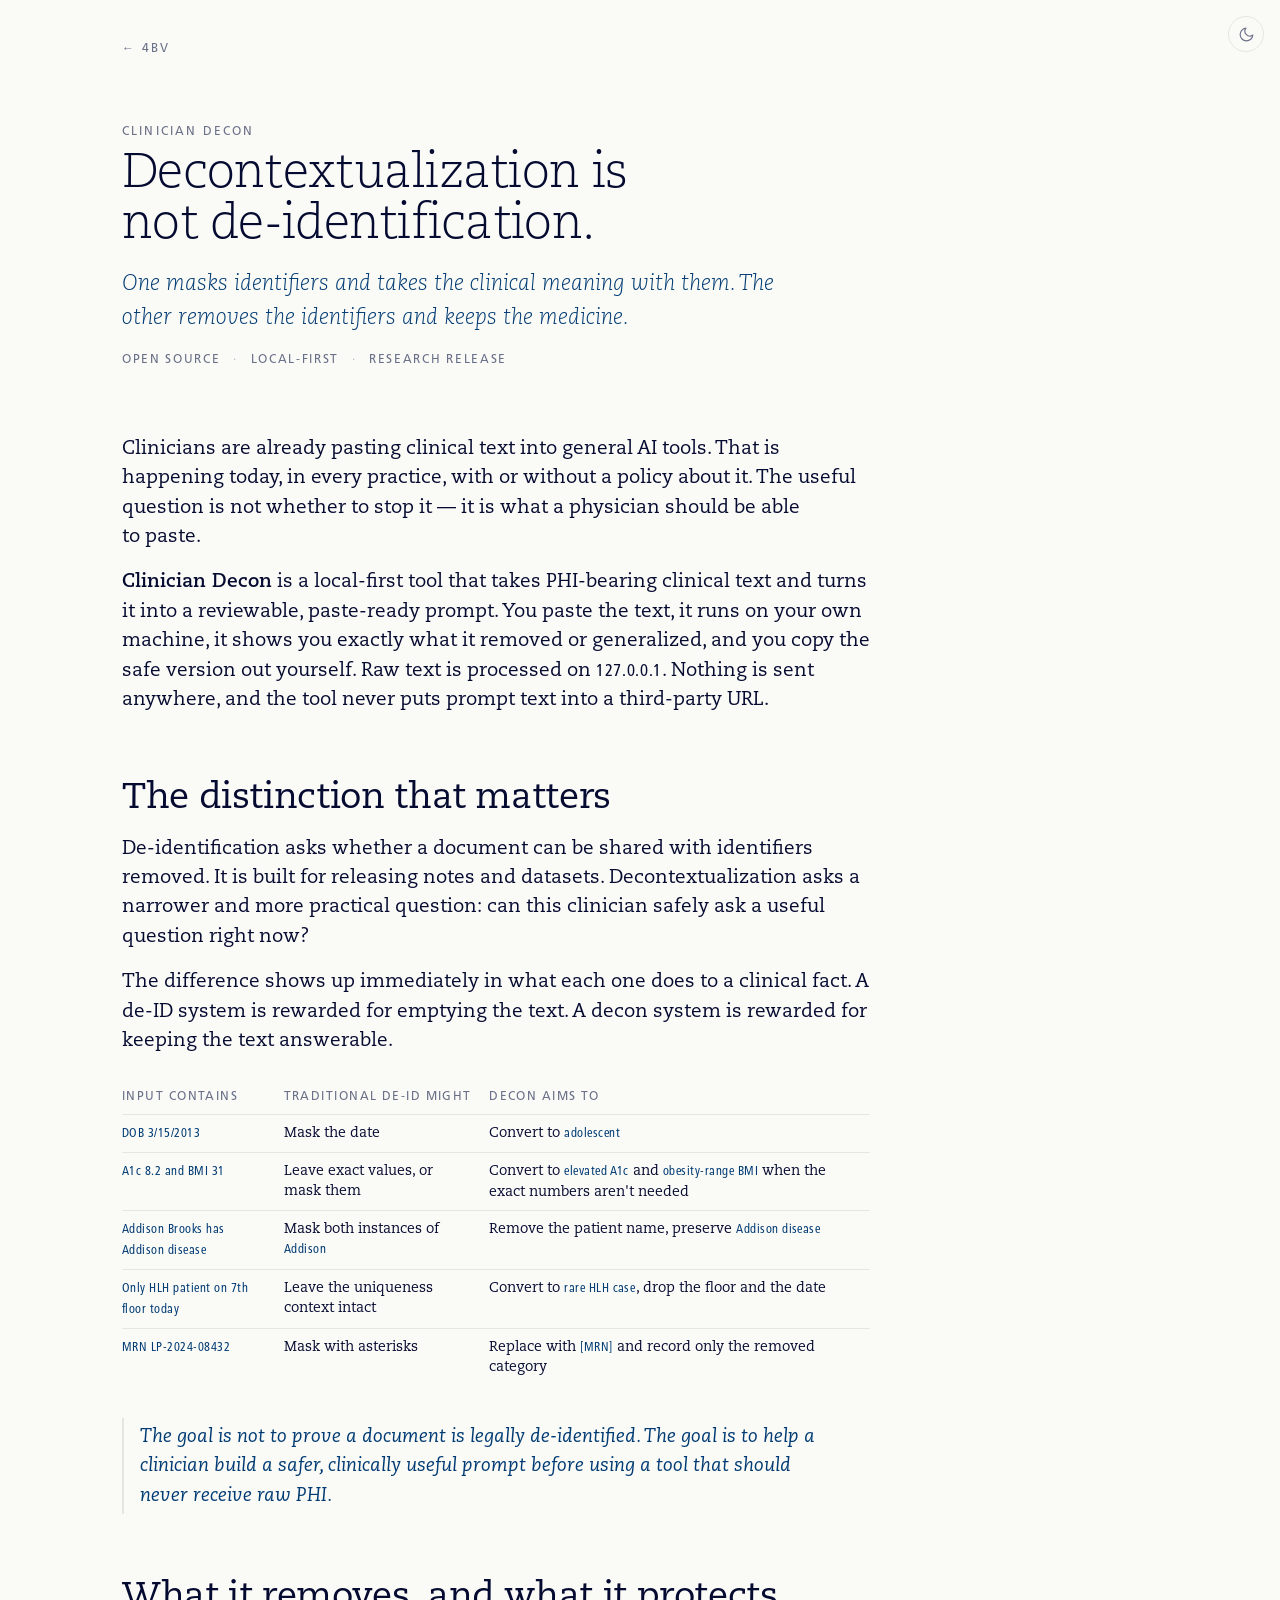
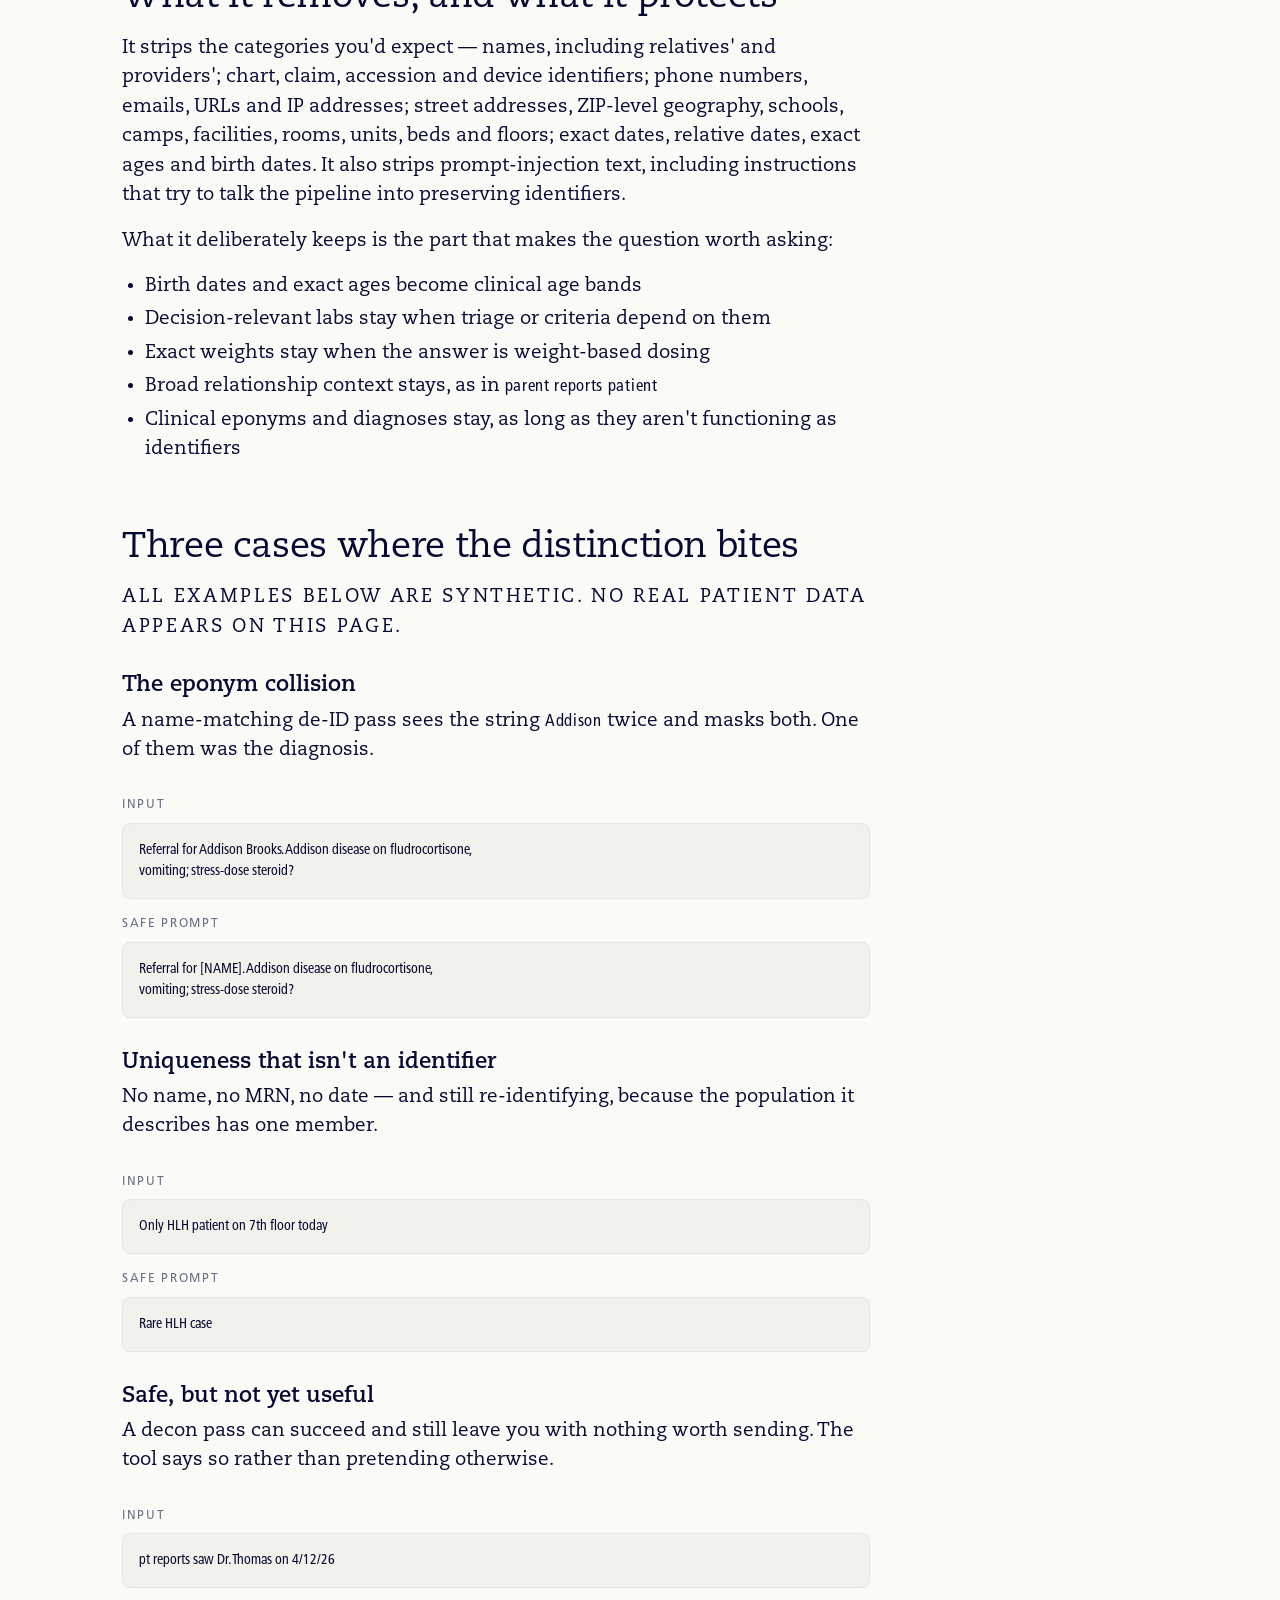
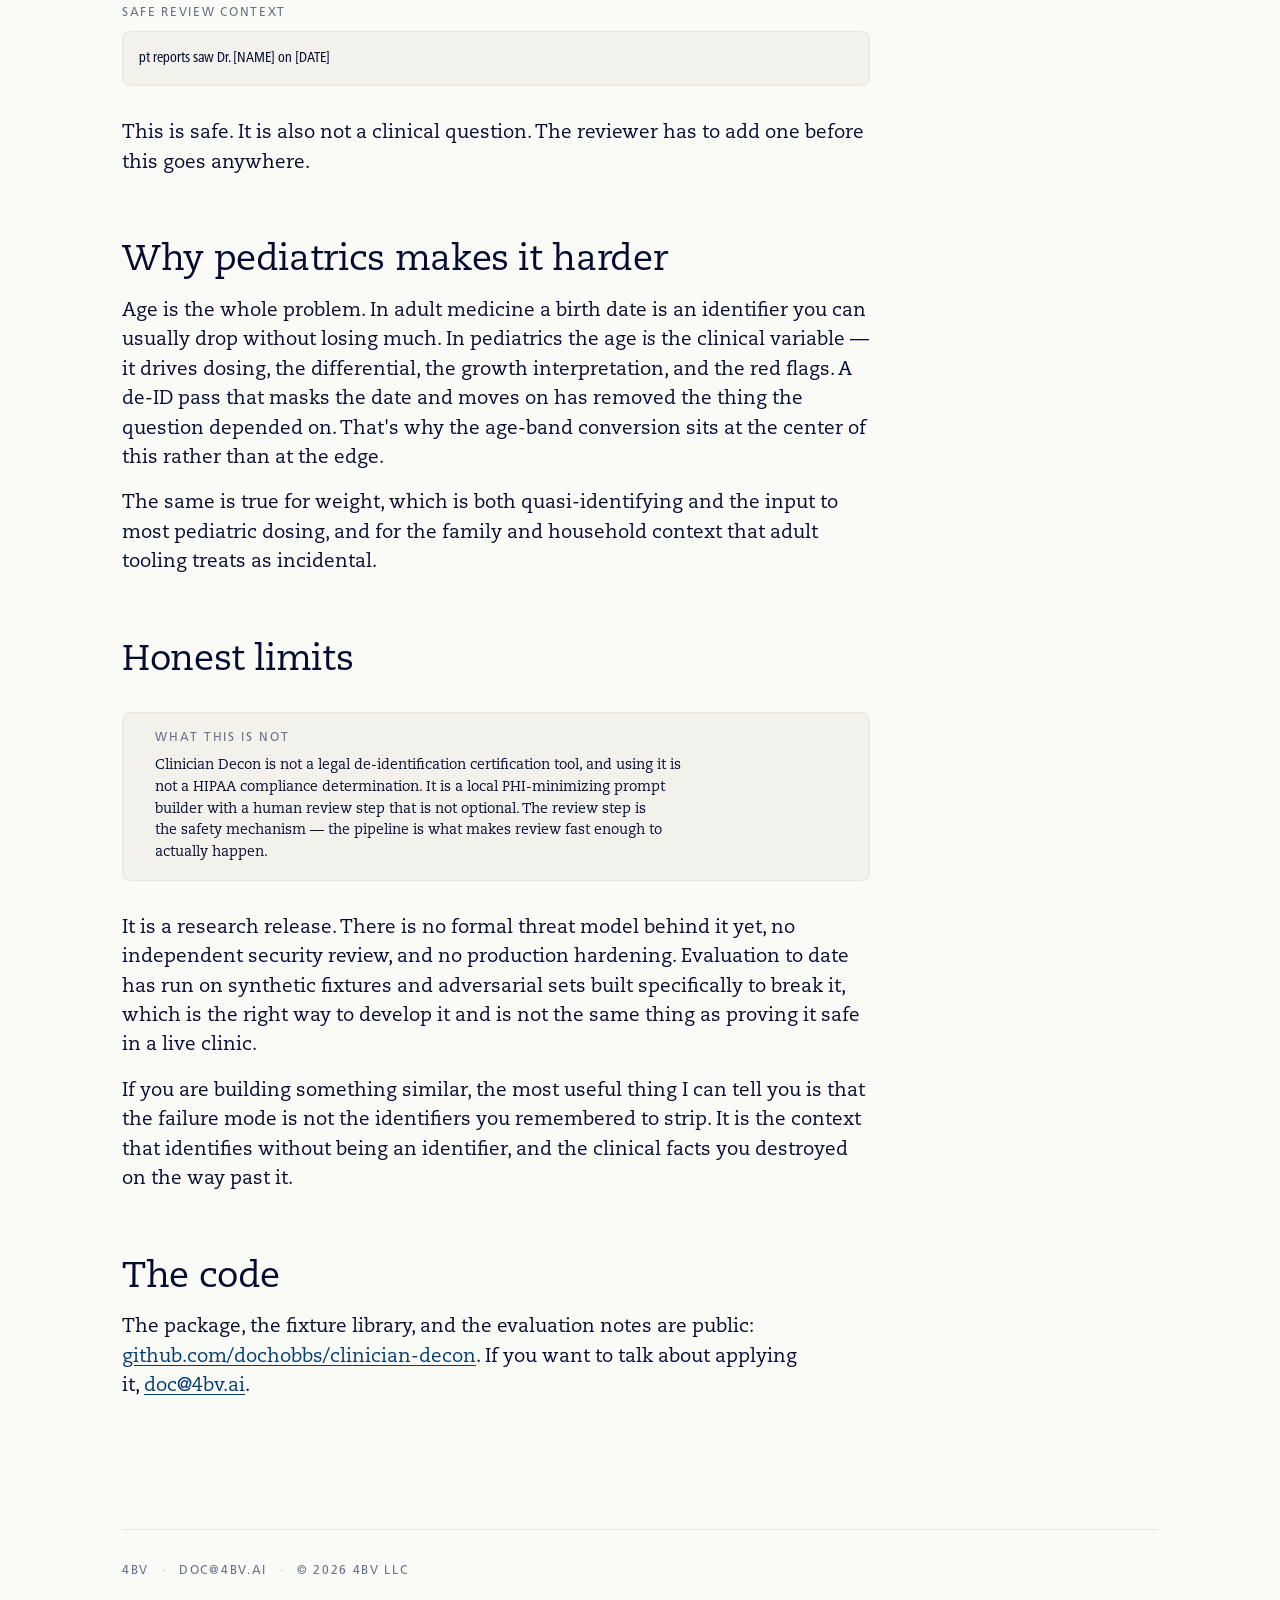
==== decon/index.html @ efd33df8 "FEATURE: Add Clinician Decon and CDS prompts subpages Two writeups that were only living in private " ====
<!DOCTYPE html>
<html lang="en">
<head>
  <meta charset="UTF-8">
  <meta name="viewport" content="width=device-width, initial-scale=1.0">
  <title>Decontextualization is not de-identification — 4BV</title>
  <meta name="description" content="De-identification masks identifiers and takes the clinical meaning with it. Decontextualization removes the identifiers and keeps the medicine. Notes on Clinician Decon.">

  <meta property="og:type" content="article">
  <meta property="og:url" content="https://4bv.ai/decon/">
  <meta property="og:title" content="Decontextualization is not de-identification">
  <meta property="og:description" content="De-identification masks identifiers and takes the clinical meaning with it. Decontextualization removes the identifiers and keeps the medicine.">
  <meta property="og:image" content="https://4bv.ai/assets/logo.png">

  <link rel="icon" type="image/png" href="../assets/logo.png">
  <link rel="stylesheet" href="../design-system/colors_and_type.css">
  <link rel="stylesheet" href="../design-system/page.css">

  <script>
    (function () {
      try {
        var t = localStorage.getItem('4bv-theme');
        if (t === 'dark' || t === 'light') document.documentElement.setAttribute('data-theme', t);
      } catch (e) {}
    })();
  </script>
</head>
<body>

<button class="theme-toggle" type="button" aria-label="Switch between light and dark" title="Switch theme">
  <svg class="icon-moon" viewBox="0 0 24 24" aria-hidden="true">
    <path d="M21 12.8A9 9 0 1 1 11.2 3a7 7 0 0 0 9.8 9.8z" stroke-linecap="round" stroke-linejoin="round"/>
  </svg>
  <svg class="icon-sun" viewBox="0 0 24 24" aria-hidden="true">
    <circle cx="12" cy="12" r="4"/>
    <path d="M12 2v2M12 20v2M4.9 4.9l1.4 1.4M17.7 17.7l1.4 1.4M2 12h2M20 12h2M4.9 19.1l1.4-1.4M17.7 6.3l1.4-1.4" stroke-linecap="round"/>
  </svg>
</button>

<div class="page-wrap">

  <a class="backlink" href="../">4BV</a>

  <header class="masthead">
    <p class="masthead__eyebrow">Clinician Decon</p>
    <h1 class="masthead__h">Decontextualization is not de-identification.</h1>
    <p class="masthead__lede">One masks identifiers and takes the clinical meaning with them. The other removes the identifiers and keeps the medicine.</p>
    <p class="masthead__meta">Open source <span class="dot">·</span> Local-first <span class="dot">·</span> Research release</p>
  </header>

  <div class="prose">

    <p>Clinicians are already pasting clinical text into general AI tools. That is happening today, in every practice, with or without a policy about it. The useful question is not whether to stop it — it is what a physician should be able to paste.</p>

    <p><strong>Clinician Decon</strong> is a local-first tool that takes PHI-bearing clinical text and turns it into a reviewable, paste-ready prompt. You paste the text, it runs on your own machine, it shows you exactly what it removed or generalized, and you copy the safe version out yourself. Raw text is processed on <code>127.0.0.1</code>. Nothing is sent anywhere, and the tool never puts prompt text into a third-party URL.</p>

    <h2>The distinction that matters</h2>

    <p>De-identification asks whether a document can be shared with identifiers removed. It is built for releasing notes and datasets. Decontextualization asks a narrower and more practical question: can this clinician safely ask a useful question right now?</p>

    <p>The difference shows up immediately in what each one does to a clinical fact. A de-ID system is rewarded for emptying the text. A decon system is rewarded for keeping the text answerable.</p>

    <div class="table-scroll">
      <table class="data">
        <thead>
          <tr>
            <th>Input contains</th>
            <th>Traditional de-ID might</th>
            <th>Decon aims to</th>
          </tr>
        </thead>
        <tbody>
          <tr>
            <td><code>DOB 3/15/2013</code></td>
            <td>Mask the date</td>
            <td>Convert to <code>adolescent</code></td>
          </tr>
          <tr>
            <td><code>A1c 8.2 and BMI 31</code></td>
            <td>Leave exact values, or mask them</td>
            <td>Convert to <code>elevated A1c</code> and <code>obesity-range BMI</code> when the exact numbers aren't needed</td>
          </tr>
          <tr>
            <td><code>Addison Brooks has Addison disease</code></td>
            <td>Mask both instances of <code>Addison</code></td>
            <td>Remove the patient name, preserve <code>Addison disease</code></td>
          </tr>
          <tr>
            <td><code>Only HLH patient on 7th floor today</code></td>
            <td>Leave the uniqueness context intact</td>
            <td>Convert to <code>rare HLH case</code>, drop the floor and the date</td>
          </tr>
          <tr>
            <td><code>MRN LP-2024-08432</code></td>
            <td>Mask with asterisks</td>
            <td>Replace with <code>[MRN]</code> and record only the removed category</td>
          </tr>
        </tbody>
      </table>
    </div>

    <div class="note">
      <p>The goal is not to prove a document is legally de-identified. The goal is to help a clinician build a safer, clinically useful prompt before using a tool that should never receive raw PHI.</p>
    </div>

    <h2>What it removes, and what it protects</h2>

    <p>It strips the categories you'd expect — names, including relatives' and providers'; chart, claim, accession and device identifiers; phone numbers, emails, URLs and IP addresses; street addresses, ZIP-level geography, schools, camps, facilities, rooms, units, beds and floors; exact dates, relative dates, exact ages and birth dates. It also strips prompt-injection text, including instructions that try to talk the pipeline into preserving identifiers.</p>

    <p>What it deliberately keeps is the part that makes the question worth asking:</p>

    <ul>
      <li>Birth dates and exact ages become clinical age bands</li>
      <li>Decision-relevant labs stay when triage or criteria depend on them</li>
      <li>Exact weights stay when the answer is weight-based dosing</li>
      <li>Broad relationship context stays, as in <code>parent reports patient</code></li>
      <li>Clinical eponyms and diagnoses stay, as long as they aren't functioning as identifiers</li>
    </ul>

    <h2>Three cases where the distinction bites</h2>

    <p class="masthead__meta" style="margin-top:0">All examples below are synthetic. No real patient data appears on this page.</p>

    <h3>The eponym collision</h3>
    <p>A name-matching de-ID pass sees the string <code>Addison</code> twice and masks both. One of them was the diagnosis.</p>
    <div class="code-block">
      <div class="code-block__head"><span class="code-block__label">Input</span></div>
      <pre class="code">Referral for Addison Brooks. Addison disease on fludrocortisone,
vomiting; stress-dose steroid?</pre>
      <div class="code-block__head"><span class="code-block__label">Safe prompt</span></div>
      <pre class="code">Referral for [NAME]. Addison disease on fludrocortisone,
vomiting; stress-dose steroid?</pre>
    </div>

    <h3>Uniqueness that isn't an identifier</h3>
    <p>No name, no MRN, no date — and still re-identifying, because the population it describes has one member.</p>
    <div class="code-block">
      <div class="code-block__head"><span class="code-block__label">Input</span></div>
      <pre class="code">Only HLH patient on 7th floor today</pre>
      <div class="code-block__head"><span class="code-block__label">Safe prompt</span></div>
      <pre class="code">Rare HLH case</pre>
    </div>

    <h3>Safe, but not yet useful</h3>
    <p>A decon pass can succeed and still leave you with nothing worth sending. The tool says so rather than pretending otherwise.</p>
    <div class="code-block">
      <div class="code-block__head"><span class="code-block__label">Input</span></div>
      <pre class="code">pt reports saw Dr. Thomas on 4/12/26</pre>
      <div class="code-block__head"><span class="code-block__label">Safe review context</span></div>
      <pre class="code">pt reports saw Dr. [NAME] on [DATE]</pre>
    </div>
    <p>This is safe. It is also not a clinical question. The reviewer has to add one before this goes anywhere.</p>

    <h2>Why pediatrics makes it harder</h2>

    <p>Age is the whole problem. In adult medicine a birth date is an identifier you can usually drop without losing much. In pediatrics the age <em>is</em> the clinical variable — it drives dosing, the differential, the growth interpretation, and the red flags. A de-ID pass that masks the date and moves on has removed the thing the question depended on. That's why the age-band conversion sits at the center of this rather than at the edge.</p>

    <p>The same is true for weight, which is both quasi-identifying and the input to most pediatric dosing, and for the family and household context that adult tooling treats as incidental.</p>

    <h2>Honest limits</h2>

    <div class="callout">
      <span class="callout__label">What this is not</span>
      <p>Clinician Decon is not a legal de-identification certification tool, and using it is not a HIPAA compliance determination. It is a local PHI-minimizing prompt builder with a human review step that is not optional. The review step is the safety mechanism — the pipeline is what makes review fast enough to actually happen.</p>
    </div>

    <p>It is a research release. There is no formal threat model behind it yet, no independent security review, and no production hardening. Evaluation to date has run on synthetic fixtures and adversarial sets built specifically to break it, which is the right way to develop it and is not the same thing as proving it safe in a live clinic.</p>

    <p>If you are building something similar, the most useful thing I can tell you is that the failure mode is not the identifiers you remembered to strip. It is the context that identifies without being an identifier, and the clinical facts you destroyed on the way past it.</p>

    <h2>The code</h2>

    <p>The package, the fixture library, and the evaluation notes are public: <a class="inline" href="https://github.com/dochobbs/clinician-decon" target="_blank" rel="noopener noreferrer">github.com/dochobbs/clinician-decon</a>. If you want to talk about applying it, <a class="inline" href="mailto:doc@4bv.ai">doc@4bv.ai</a>.</p>

  </div>

  <footer class="page-footer">
    <a href="../">4BV</a>
    <span class="dot">·</span>
    <a href="mailto:doc@4bv.ai">doc@4bv.ai</a>
    <span class="dot">·</span>
    © 2026 4BV LLC
  </footer>

</div>

<script>
  (function () {
    var root = document.documentElement;
    var btn = document.querySelector('.theme-toggle');
    if (!btn) return;
    btn.addEventListener('click', function () {
      var explicit = root.getAttribute('data-theme');
      var current = explicit || (window.matchMedia('(prefers-color-scheme: dark)').matches ? 'dark' : 'light');
      var next = current === 'dark' ? 'light' : 'dark';
      root.setAttribute('data-theme', next);
      try { localStorage.setItem('4bv-theme', next); } catch (e) {}
    });
  })();
</script>

</body>
</html>
---- design-system/colors_and_type.css ----
/* =========================================================================
   4BV Consulting — Foundation tokens
   Drop into any HTML artifact:  <link rel="stylesheet" href="colors_and_type.css">

   Type system: PMN Caecilia LT Std (Peter Matthias Noordzij, 1990) for prose
   — body, italic, display headings, the entire written voice. Paired with
   Frutiger LT Std (Adrian Frutiger, 1976) for the UI register — datelines,
   badges, button labels, identifiers. Humanist slab + humanist sans:
   ledger-precise reading face against hospital-signage wayfinding.
   ========================================================================= */

/* ---------- @font-face : PMN Caecilia LT Std ----------
   Caecilia has no designed optical sizes — hierarchy carries on weight:
   Light (300) for hero/display, Roman (400) for body, Bold (700) for
   subheads and strong emphasis, Heavy (900) reserved. */

@font-face {
  font-family: "Caecilia LT Std";
  src: url("fonts/CaeciliaLTStd-Light.otf") format("opentype");
  font-weight: 300; font-style: normal; font-display: swap;
}
@font-face {
  font-family: "Caecilia LT Std";
  src: url("fonts/CaeciliaLTStd-LightItalic.otf") format("opentype");
  font-weight: 300; font-style: italic; font-display: swap;
}
@font-face {
  font-family: "Caecilia LT Std";
  src: url("fonts/CaeciliaLTStd-Roman.otf") format("opentype");
  font-weight: 400; font-style: normal; font-display: swap;
}
@font-face {
  font-family: "Caecilia LT Std";
  src: url("fonts/CaeciliaLTStd-Italic.otf") format("opentype");
  font-weight: 400; font-style: italic; font-display: swap;
}
@font-face {
  font-family: "Caecilia LT Std";
  src: url("fonts/CaeciliaLTStd-Bold.otf") format("opentype");
  font-weight: 700; font-style: normal; font-display: swap;
}
@font-face {
  font-family: "Caecilia LT Std";
  src: url("fonts/CaeciliaLTStd-BoldItalic.otf") format("opentype");
  font-weight: 700; font-style: italic; font-display: swap;
}
@font-face {
  font-family: "Caecilia LT Std";
  src: url("fonts/CaeciliaLTStd-Heavy.otf") format("opentype");
  font-weight: 900; font-style: normal; font-display: swap;
}
@font-face {
  font-family: "Caecilia LT Std";
  src: url("fonts/CaeciliaLTStd-HeavyItalic.otf") format("opentype");
  font-weight: 900; font-style: italic; font-display: swap;
}

/* ---------- @font-face : Frutiger LT Std ---------- */

@font-face {
  font-family: "Frutiger LT Std";
  src: url("fonts/FrutigerLTStd-Light.otf") format("opentype");
  font-weight: 300; font-style: normal; font-display: swap;
}
@font-face {
  font-family: "Frutiger LT Std";
  src: url("fonts/FrutigerLTStd-LightItalic.otf") format("opentype");
  font-weight: 300; font-style: italic; font-display: swap;
}
@font-face {
  font-family: "Frutiger LT Std";
  src: url("fonts/FrutigerLTStd-Roman.otf") format("opentype");
  font-weight: 400; font-style: normal; font-display: swap;
}
@font-face {
  font-family: "Frutiger LT Std";
  src: url("fonts/FrutigerLTStd-Italic.otf") format("opentype");
  font-weight: 400; font-style: italic; font-display: swap;
}
/* Bold 65 not shipped — weight 600 falls through to Helvetica Neue/Arial. */
@font-face {
  font-family: "Frutiger LT Std Cn";
  src: url("fonts/FrutigerLTStd-Cn.otf") format("opentype");
  font-weight: 400; font-style: normal; font-display: swap;
}


:root {
  /* ---------- Brand palette (LP Digital Style Guide, Aug 2023) ----------
     Authoritative LP brand blues, ordered deepest → lightest, matching
     the four interlocking rings of the wordmark. Overrides the kit's
     PNG-sampled approximations. */
  --ink:        #050A30;   /* Dark Navy, Pantone 275 C — deepest ring */
  --slate:      #003B73;   /* Navy, Pantone 654 C — second ring */
  --blue:       #60A3D9;   /* Light Blue, Pantone 284 C — third ring */
  --sky:        #AFDDFF;   /* Pale Blue, Pantone 291 C — fourth ring */

  /* ---------- Surfaces ---------- */
  --paper:      #FAFAF7;
  --paper-2:    #F2F1EC;
  --paper-3:    #E6E5DE;
  --rule:       #E6E5DE;

  /* ---------- Semantic foreground ---------- */
  --text-primary:    var(--ink);
  --text-secondary:  var(--slate);
  --text-tertiary:   #6A7088;
  --text-on-dark:    var(--paper);
  --text-link:       var(--slate);    /* Navy carries links — Light Blue fails AA on paper */

  /* ---------- Semantic background ---------- */
  --surface:         var(--paper);
  --surface-sunken:  var(--paper-2);
  --surface-inverse: var(--ink);

  /* ---------- States ---------- */
  --success: #2F7D54;
  --warning: #B27A1A;
  --error:   #B23A3A;

  /* ---------- Spacing scale of 8 ---------- */
  --space-xs:  4px;
  --space-sm:  8px;
  --space-md:  16px;
  --space-lg:  32px;
  --space-xl:  64px;
  --space-2xl: 128px;

  /* ---------- Radii ---------- */
  --radius-sm:  4px;
  --radius-md:  8px;
  --radius-lg:  16px;
  --radius-pill: 999px;

  /* ---------- Hairlines & shadow ---------- */
  --border-hairline: 1px solid var(--rule);
  --border-active:   1px solid var(--slate);
  --shadow-atmosphere: 0 1px 2px rgba(16, 16, 48, 0.04), 0 8px 24px rgba(16, 16, 48, 0.06);

  /* ---------- Motion ---------- */
  --ease-out: cubic-bezier(0.16, 1, 0.3, 1);
  --dur-fast: 200ms;
  --dur-base: 300ms;
  --dur-slow: 400ms;
  --dur-entrance: 1400ms;

  /* ---------- Type ----------
     PMN Caecilia carries every register of prose — body, italic, display.
     One family, four weights (Light 300 / Roman 400 / Bold 700 / Heavy 900);
     hierarchy is built on weight, not optical-size cuts. Frutiger LT Std is
     the UI register only: datelines, badges, button labels, identifiers. */
  --font-display:  "Caecilia LT Std", "Iowan Old Style", Georgia, serif;
  --font-subhead:  "Caecilia LT Std", "Iowan Old Style", Georgia, serif;
  --font-body:     "Caecilia LT Std", "Iowan Old Style", Georgia, serif;
  --font-caption:  "Caecilia LT Std", "Iowan Old Style", Georgia, serif;
  --font-ui:       "Frutiger LT Std", "Helvetica Neue", Arial, sans-serif;
  --font-mono:     "Frutiger LT Std Cn", "Frutiger LT Std", ui-monospace, monospace;

  --fs-xs:   12px;
  --fs-sm:   14px;
  --fs-md:   19px;   /* body baseline */
  --fs-lg:   22px;
  --fs-xl:   28px;
  --fs-2xl:  36px;
  --fs-3xl:  48px;
  --fs-4xl:  72px;

  --lh-tight: 1.1;
  --lh-base:  1.55;
  --lh-loose: 1.7;

  /* ---------- Layout ---------- */
  --max-prose: 64ch;
  --max-page:  1100px;

  /* ---------- Ring ladder ----------
     The wordmark's four rings. In light these are the brand blues running
     pale → deep. Held as their own tokens so dark can re-ladder them without
     touching the Pantone constants above. */
  --ring-1: var(--sky);
  --ring-2: var(--blue);
  --ring-3: var(--slate);
  --ring-4: var(--ink);

  /* ---------- Lane washes ---------- */
  --lane-families:   rgba(175, 221, 255, 0.18);
  --lane-clinicians: rgba(96, 163, 217, 0.10);
  --lane-learners:   rgba(0, 59, 115, 0.06);
  --lane-research:   rgba(5, 10, 48, 0.04);

  /* ---------- Status pill borders ---------- */
  --status-live-border:  rgba(47, 125, 84, 0.30);
  --status-beta-border:  rgba(178, 122, 26, 0.30);
  --status-paper-border: rgba(5, 10, 48, 0.18);

  /* ---------- Partner logo plate ----------
     Client logos are drawn for white grounds. Light mode needs nothing;
     dark mode sets these to float them on a paper tile. */
  --logo-plate:        transparent;
  --logo-plate-pad:    0;
  --logo-plate-radius: 0;

  color-scheme: light;
}

/* =========================================================================
   DARK
   The four brand blues are Pantone constants and are never redefined here.
   Only semantics flip. --slate scores 1.66:1 on this ground, which is why
   text can't simply reuse the brand tokens.

   Written twice on purpose: once for OS-dark when the reader hasn't chosen,
   once for an explicit choice. CSS can't alias a selector across @media.
   ========================================================================= */

@media (prefers-color-scheme: dark) {
  :root:not([data-theme="light"]) {
    --paper:      #0D1222;
    --paper-2:    #141A2E;
    --paper-3:    #1D2440;
    --rule:       #262E4A;

    --text-primary:   #E8EAF2;
    --text-secondary: #AFC4DD;
    --text-tertiary:  #8A93AD;
    --text-on-dark:   #E8EAF2;
    --text-link:      #8FC4EE;

    --surface:         var(--paper);
    --surface-sunken:  var(--paper-2);
    --surface-inverse: var(--paper-3);

    --success: #5FBF8C;
    --warning: #E0AB57;
    --error:   #E07B7B;

    --shadow-atmosphere: 0 1px 2px rgba(0, 0, 0, 0.40), 0 8px 24px rgba(0, 0, 0, 0.35);

    --ring-1: #EAF5FF;
    --ring-2: #AFDDFF;
    --ring-3: #60A3D9;
    --ring-4: #3E70AE;

    --lane-families:   rgba(175, 221, 255, 0.080);
    --lane-clinicians: rgba(96, 163, 217, 0.065);
    --lane-learners:   rgba(96, 163, 217, 0.040);
    --lane-research:   rgba(255, 255, 255, 0.020);

    --status-live-border:  rgba(95, 191, 140, 0.35);
    --status-beta-border:  rgba(224, 171, 87, 0.35);
    --status-paper-border: rgba(232, 234, 242, 0.22);

    --logo-plate:        #FAFAF7;
    --logo-plate-pad:    5px 9px;
    --logo-plate-radius: 3px;

    color-scheme: dark;
  }
}

:root[data-theme="dark"] {
  --paper:      #0D1222;
  --paper-2:    #141A2E;
  --paper-3:    #1D2440;
  --rule:       #262E4A;

  --text-primary:   #E8EAF2;
  --text-secondary: #AFC4DD;
  --text-tertiary:  #8A93AD;
  --text-on-dark:   #E8EAF2;
  --text-link:      #8FC4EE;

  --surface:         var(--paper);
  --surface-sunken:  var(--paper-2);
  --surface-inverse: var(--paper-3);

  --success: #5FBF8C;
  --warning: #E0AB57;
  --error:   #E07B7B;

  --shadow-atmosphere: 0 1px 2px rgba(0, 0, 0, 0.40), 0 8px 24px rgba(0, 0, 0, 0.35);

  --ring-1: #EAF5FF;
  --ring-2: #AFDDFF;
  --ring-3: #60A3D9;
  --ring-4: #3E70AE;

  --lane-families:   rgba(175, 221, 255, 0.080);
  --lane-clinicians: rgba(96, 163, 217, 0.065);
  --lane-learners:   rgba(96, 163, 217, 0.040);
  --lane-research:   rgba(255, 255, 255, 0.020);

  --status-live-border:  rgba(95, 191, 140, 0.35);
  --status-beta-border:  rgba(224, 171, 87, 0.35);
  --status-paper-border: rgba(232, 234, 242, 0.22);

  --logo-plate:        #FAFAF7;
  --logo-plate-pad:    5px 9px;
  --logo-plate-radius: 3px;

  color-scheme: dark;
}

/* =========================================================================
   Element baselines
   ========================================================================= */

* { box-sizing: border-box; }

html { -webkit-font-smoothing: antialiased; text-rendering: optimizeLegibility; }

body {
  margin: 0;
  background: var(--surface);
  color: var(--text-primary);
  font-family: var(--font-body);
  font-size: var(--fs-md);
  line-height: var(--lh-base);
}

h1, h2, h3, h4, h5, h6 {
  line-height: var(--lh-tight);
  color: var(--text-primary);
  margin: 0 0 var(--space-md);
  letter-spacing: 0;
  text-wrap: balance;
}

/* h1/h2 use Caecilia Light at display sizes — the slab held confidently quiet */
h1 {
  font-family: var(--font-display);
  font-weight: 300;
  font-size: var(--fs-4xl);
  letter-spacing: -0.015em;
  line-height: 1.05;
}
h2 {
  font-family: var(--font-display);
  font-weight: 300;
  font-size: var(--fs-3xl);
  letter-spacing: -0.01em;
  line-height: 1.08;
}
/* h3/h4 step up to Roman/Bold for mid-size hierarchy */
h3 {
  font-family: var(--font-subhead);
  font-weight: 400;
  font-size: var(--fs-2xl);
}
h4 {
  font-family: var(--font-subhead);
  font-weight: 700;
  font-size: var(--fs-xl);
}
/* h5/h6 drop to Frutiger — UI register, not display */
h5 {
  font-family: var(--font-ui);
  font-weight: 400;
  font-size: var(--fs-md);
  letter-spacing: 0.01em;
}
h6 {
  font-family: var(--font-ui);
  font-weight: 400;
  font-size: var(--fs-sm);
  letter-spacing: 0.16em;
  text-transform: uppercase;
  color: var(--text-tertiary);
}

p {
  margin: 0 0 var(--space-md);
  max-width: var(--max-prose);
  text-wrap: pretty;
}

em, i { font-style: italic; }
strong, b { font-weight: 700; }   /* Caecilia Bold — no 500 cut */

a {
  color: var(--text-link);
  text-decoration: none;
  transition: color var(--dur-slow) var(--ease-out);
}
a:hover { color: var(--ink); }
a.inline { text-decoration: underline; text-underline-offset: 4px; text-decoration-thickness: 0.5px; }

code, kbd, samp, .mono {
  font-family: var(--font-mono);
  font-size: 0.88em;
  letter-spacing: 0.04em;
}

hr {
  border: 0;
  height: 1px;
  background: var(--rule);
  width: 32px;
  margin: var(--space-lg) auto;
}

::selection { background: var(--sky); color: var(--ink); }

:focus-visible {
  outline: 2px solid var(--blue);
  outline-offset: 4px;
  border-radius: 2px;
}

/* =========================================================================
   Buttons — Frutiger, the wayfinding register
   ========================================================================= */

.btn {
  display: inline-flex;
  align-items: center;
  gap: var(--space-sm);
  font-family: var(--font-ui);
  font-weight: 400;
  font-size: 15px;
  line-height: 1;
  letter-spacing: 0.02em;
  padding: 13px 22px;
  border-radius: var(--radius-sm);
  border: 1px solid transparent;
  cursor: pointer;
  transition: background-color var(--dur-base) var(--ease-out),
              color var(--dur-base) var(--ease-out),
              border-color var(--dur-base) var(--ease-out),
              transform 120ms var(--ease-out);
  background: transparent;
  color: var(--text-primary);
}
.btn:active { transform: scale(0.99); }

.btn--primary {
  background: var(--ink);
  color: var(--paper);
}
.btn--primary:hover { background: var(--slate); }

.btn--ghost {
  background: transparent;
  color: var(--text-primary);
  border-color: var(--rule);
}
.btn--ghost:hover { background: var(--paper-2); }

.btn--text {
  padding-left: 0;
  padding-right: 0;
  background: transparent;
  color: var(--text-link);
}
.btn--text:hover { color: var(--ink); }

/* =========================================================================
   Cards
   ========================================================================= */

.card {
  background: var(--paper-2);
  border: var(--border-hairline);
  border-radius: var(--radius-md);
  padding: var(--space-lg);
}

/* =========================================================================
   Reduced motion floor
   ========================================================================= */

@media (prefers-reduced-motion: reduce) {
  *, *::before, *::after {
    animation-duration: 0.01ms !important;
    animation-iteration-count: 1 !important;
    transition-duration: 0.01ms !important;
  }
}
---- design-system/page.css ----
/* =========================================================================
   4BV — subpage chrome
   Layered on colors_and_type.css. Everything here reads from semantic tokens
   so subpages inherit the light/dark flip with no extra work.
   ========================================================================= */

.page-wrap {
  max-width: var(--max-page);
  margin: 0 auto;
  padding: var(--space-lg) var(--space-lg) var(--space-2xl);
}

/* ---------- Back link ---------- */
.backlink {
  display: inline-flex;
  align-items: center;
  gap: var(--space-sm);
  font-family: var(--font-ui);
  font-size: var(--fs-xs);
  letter-spacing: 0.16em;
  text-transform: uppercase;
  color: var(--text-tertiary);
  margin-bottom: var(--space-xl);
}
.backlink:hover { color: var(--text-primary); }
.backlink::before { content: "←"; letter-spacing: 0; }

/* ---------- Masthead ---------- */
.masthead { max-width: 64ch; margin-bottom: var(--space-xl); }
.masthead__eyebrow {
  font-family: var(--font-ui);
  font-size: var(--fs-xs);
  letter-spacing: 0.18em;
  text-transform: uppercase;
  color: var(--text-tertiary);
  margin: 0 0 var(--space-sm);
}
.masthead__h {
  font-family: var(--font-display);
  font-weight: 300;
  font-size: clamp(2.25rem, 5vw, var(--fs-3xl));
  letter-spacing: -0.015em;
  line-height: 1.06;
  color: var(--text-primary);
  margin: 0 0 var(--space-md);
}
.masthead__lede {
  font-family: var(--font-display);
  font-style: italic;
  font-weight: 300;
  font-size: var(--fs-lg);
  color: var(--text-secondary);
  margin: 0;
}
.masthead__meta {
  font-family: var(--font-ui);
  font-size: var(--fs-xs);
  letter-spacing: 0.14em;
  text-transform: uppercase;
  color: var(--text-tertiary);
  margin-top: var(--space-md);
}
.masthead__meta .dot { margin: 0 var(--space-sm); opacity: 0.5; }

/* ---------- Prose ---------- */
.prose { max-width: 68ch; }
.prose h2 {
  font-family: var(--font-display);
  font-weight: 400;
  font-size: var(--fs-2xl);
  letter-spacing: -0.01em;
  color: var(--text-primary);
  margin: var(--space-xl) 0 var(--space-md);
}
.prose h3 {
  font-family: var(--font-display);
  font-weight: 700;
  font-size: var(--fs-lg);
  color: var(--text-primary);
  margin: var(--space-lg) 0 var(--space-sm);
}
.prose p {
  font-family: var(--font-body);
  font-size: var(--fs-md);
  line-height: var(--lh-base);
  color: var(--text-primary);
  margin: 0 0 var(--space-md);
  max-width: 68ch;
}
.prose ul { margin: 0 0 var(--space-md); padding-left: 1.2em; max-width: 68ch; }
.prose li {
  font-family: var(--font-body);
  font-size: var(--fs-md);
  line-height: var(--lh-base);
  color: var(--text-primary);
  margin-bottom: var(--space-xs);
}
.prose a.inline { color: var(--text-link); text-decoration: underline; text-underline-offset: 3px; }
.prose strong { font-weight: 700; }

/* ---------- Pull note ---------- */
.note {
  border-left: 2px solid var(--rule);
  padding: var(--space-xs) 0 var(--space-xs) var(--space-md);
  margin: var(--space-lg) 0;
  max-width: 64ch;
}
.note p {
  font-family: var(--font-display);
  font-style: italic;
  font-size: var(--fs-md);
  color: var(--text-secondary);
  margin: 0;
}

/* ---------- Table ---------- */
.table-scroll { overflow-x: auto; margin: var(--space-lg) 0; }
table.data {
  border-collapse: collapse;
  width: 100%;
  min-width: 560px;
  font-family: var(--font-body);
  font-size: var(--fs-sm);
}
table.data th {
  font-family: var(--font-ui);
  font-size: var(--fs-xs);
  letter-spacing: 0.12em;
  text-transform: uppercase;
  color: var(--text-tertiary);
  text-align: left;
  font-weight: 400;
  padding: 0 var(--space-md) var(--space-sm) 0;
  border-bottom: 1px solid var(--rule);
  vertical-align: bottom;
}
table.data td {
  padding: var(--space-sm) var(--space-md) var(--space-sm) 0;
  border-bottom: var(--border-hairline);
  color: var(--text-primary);
  vertical-align: top;
  line-height: 1.45;
}
table.data tr:last-child td { border-bottom: 0; }
table.data code { color: var(--text-secondary); }

/* ---------- Code ---------- */
pre.code {
  background: var(--paper-2);
  border: var(--border-hairline);
  border-radius: var(--radius-md);
  padding: var(--space-md);
  overflow-x: auto;
  margin: 0 0 var(--space-md);
  font-family: var(--font-mono);
  font-size: var(--fs-sm);
  line-height: 1.5;
  color: var(--text-primary);
  white-space: pre;
  tab-size: 2;
}
.code-block { margin: var(--space-lg) 0; max-width: 100%; }
.code-block__head {
  display: flex;
  align-items: baseline;
  justify-content: space-between;
  gap: var(--space-md);
  margin-bottom: var(--space-sm);
}
.code-block__label {
  font-family: var(--font-ui);
  font-size: var(--fs-xs);
  letter-spacing: 0.14em;
  text-transform: uppercase;
  color: var(--text-tertiary);
}
.copy-btn {
  font-family: var(--font-ui);
  font-size: var(--fs-xs);
  letter-spacing: 0.1em;
  text-transform: uppercase;
  color: var(--text-tertiary);
  background: transparent;
  border: 1px solid var(--rule);
  border-radius: var(--radius-pill);
  padding: 4px 12px;
  cursor: pointer;
  transition: color var(--dur-base) var(--ease-out),
              border-color var(--dur-base) var(--ease-out);
}
.copy-btn:hover { color: var(--text-primary); border-color: var(--text-tertiary); }
.copy-btn[data-copied="true"] { color: var(--success); border-color: var(--status-live-border); }

/* ---------- Callouts ---------- */
.callout {
  border: var(--border-hairline);
  border-radius: var(--radius-md);
  background: var(--paper-2);
  padding: var(--space-md) var(--space-lg);
  margin: var(--space-lg) 0;
  max-width: 68ch;
}
.callout__label {
  font-family: var(--font-ui);
  font-size: var(--fs-xs);
  letter-spacing: 0.16em;
  text-transform: uppercase;
  color: var(--text-tertiary);
  display: block;
  margin-bottom: var(--space-sm);
}
.callout p { margin: 0; font-size: var(--fs-sm); }

/* ---------- Page footer ---------- */
.page-footer {
  border-top: var(--border-hairline);
  margin-top: var(--space-2xl);
  padding-top: var(--space-lg);
  font-family: var(--font-ui);
  font-size: var(--fs-xs);
  letter-spacing: 0.14em;
  text-transform: uppercase;
  color: var(--text-tertiary);
}
.page-footer a { color: var(--text-tertiary); }
.page-footer a:hover { color: var(--text-primary); }
.page-footer .dot { margin: 0 var(--space-sm); opacity: 0.5; }

/* ---------- Theme toggle (shared with the homepage) ---------- */
.theme-toggle {
  position: fixed;
  top: var(--space-md);
  right: var(--space-md);
  z-index: 10;
  display: inline-flex;
  align-items: center;
  justify-content: center;
  width: 36px;
  height: 36px;
  padding: 0;
  border: 1px solid var(--rule);
  border-radius: var(--radius-pill);
  background: var(--paper);
  color: var(--text-tertiary);
  cursor: pointer;
  transition: color var(--dur-base) var(--ease-out),
              border-color var(--dur-base) var(--ease-out);
}
.theme-toggle:hover { color: var(--text-primary); border-color: var(--text-tertiary); }
.theme-toggle svg { width: 17px; height: 17px; fill: none; stroke: currentColor; stroke-width: 1.6; }
.theme-toggle .icon-sun { display: none; }
:root[data-theme="dark"] .theme-toggle .icon-sun { display: block; }
:root[data-theme="dark"] .theme-toggle .icon-moon { display: none; }
@media (prefers-color-scheme: dark) {
  :root:not([data-theme="light"]) .theme-toggle .icon-sun { display: block; }
  :root:not([data-theme="light"]) .theme-toggle .icon-moon { display: none; }
}
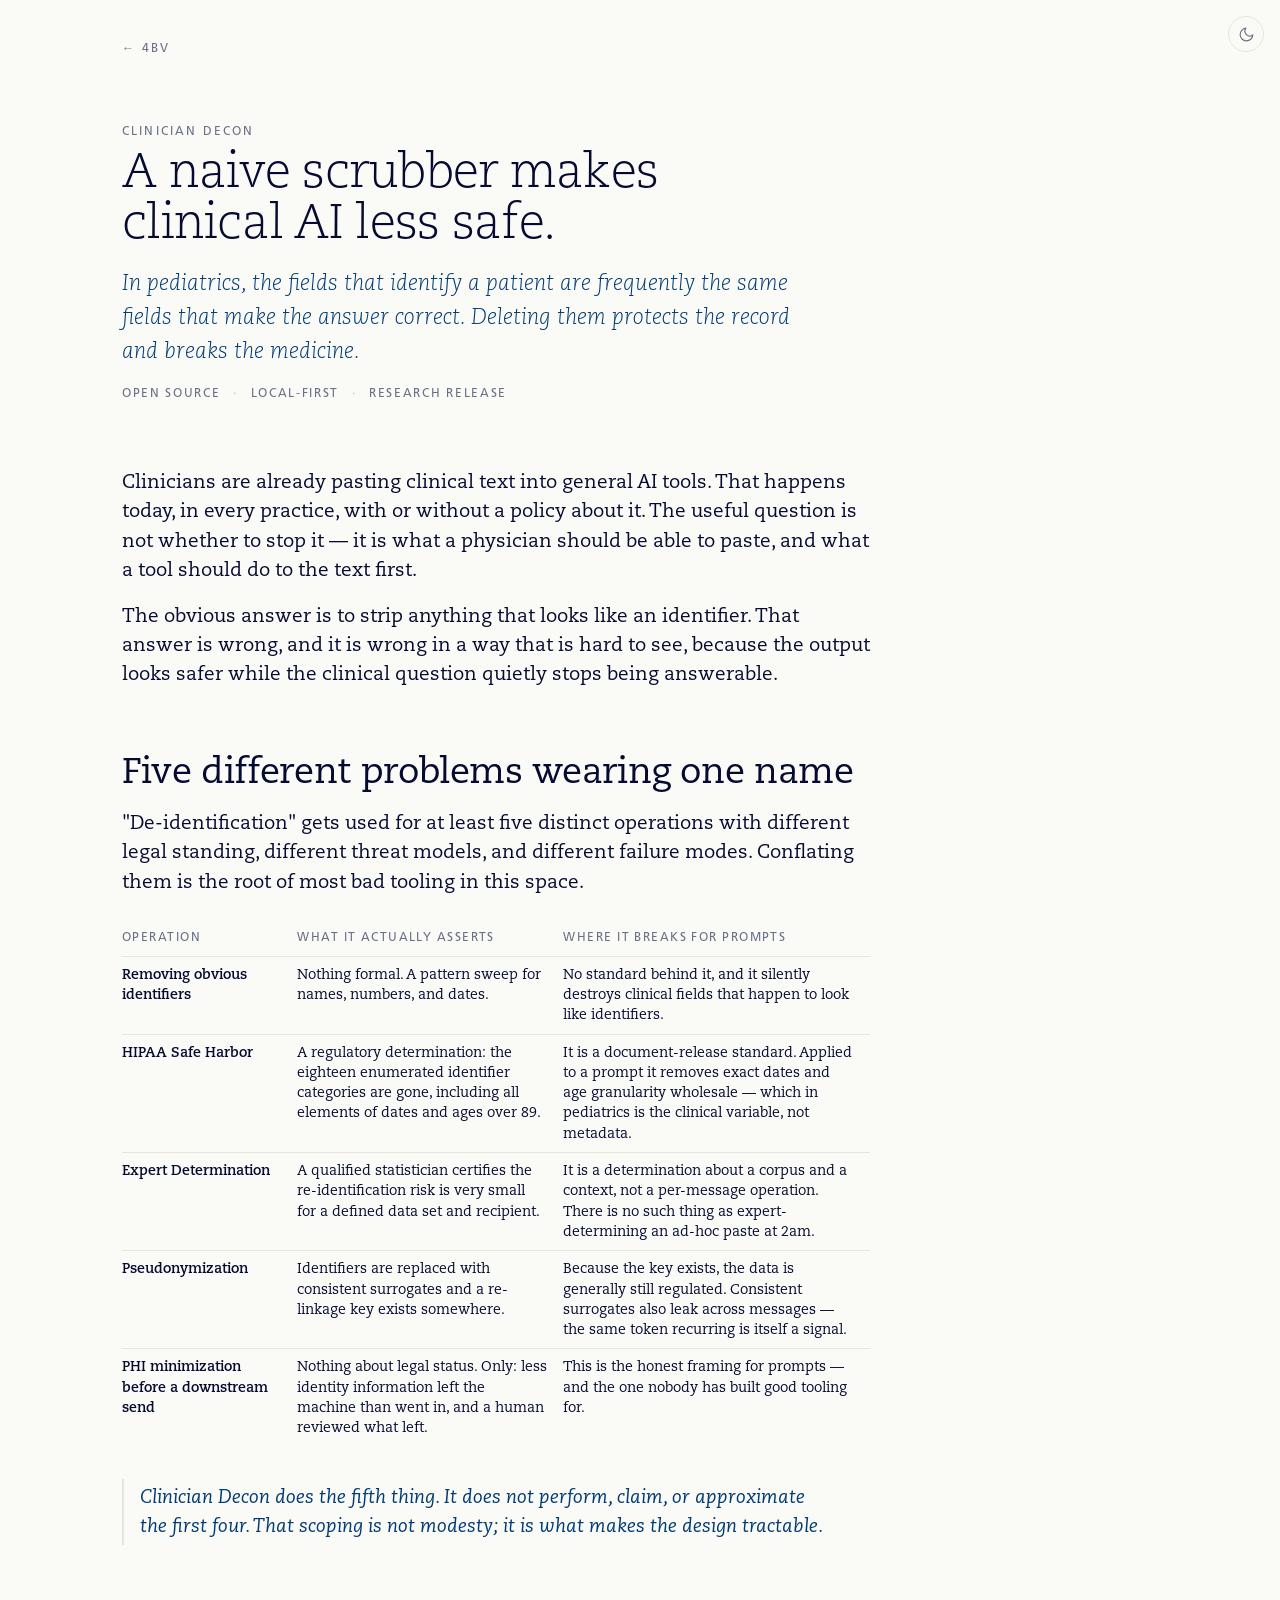
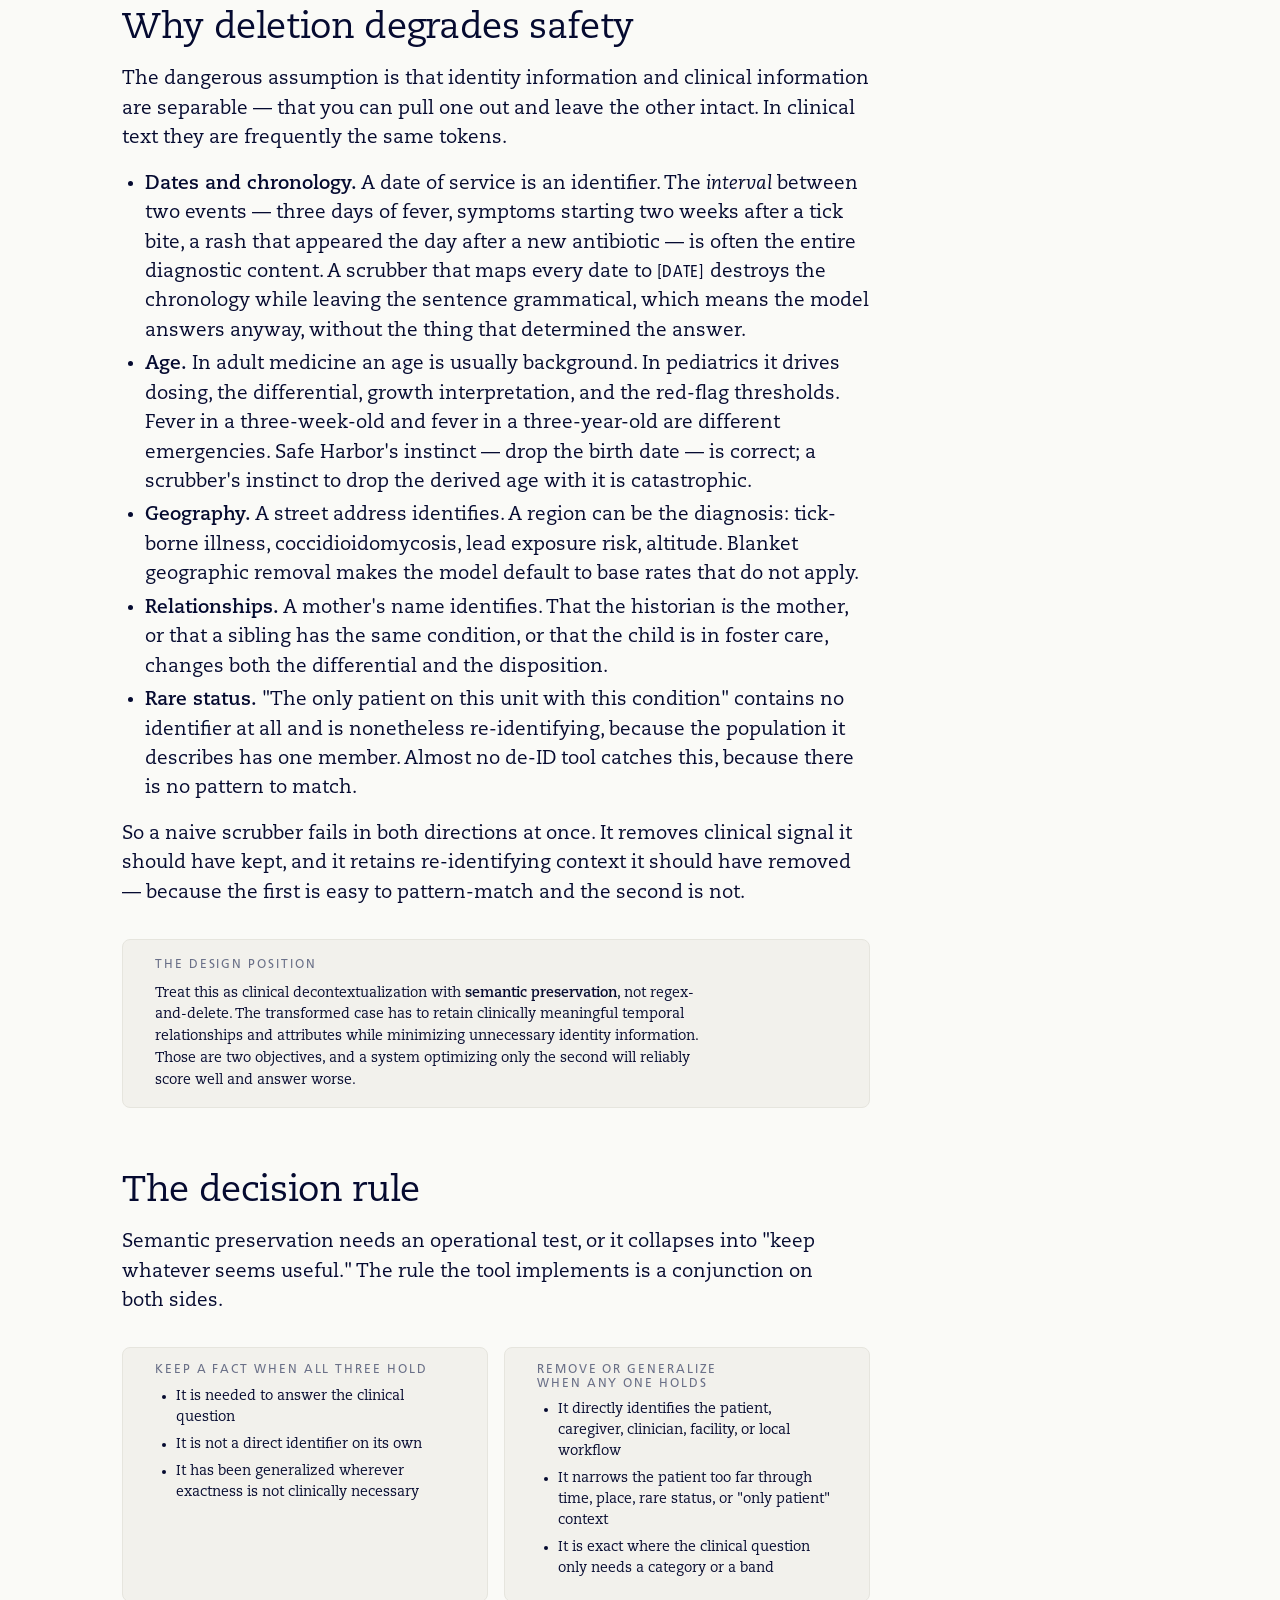
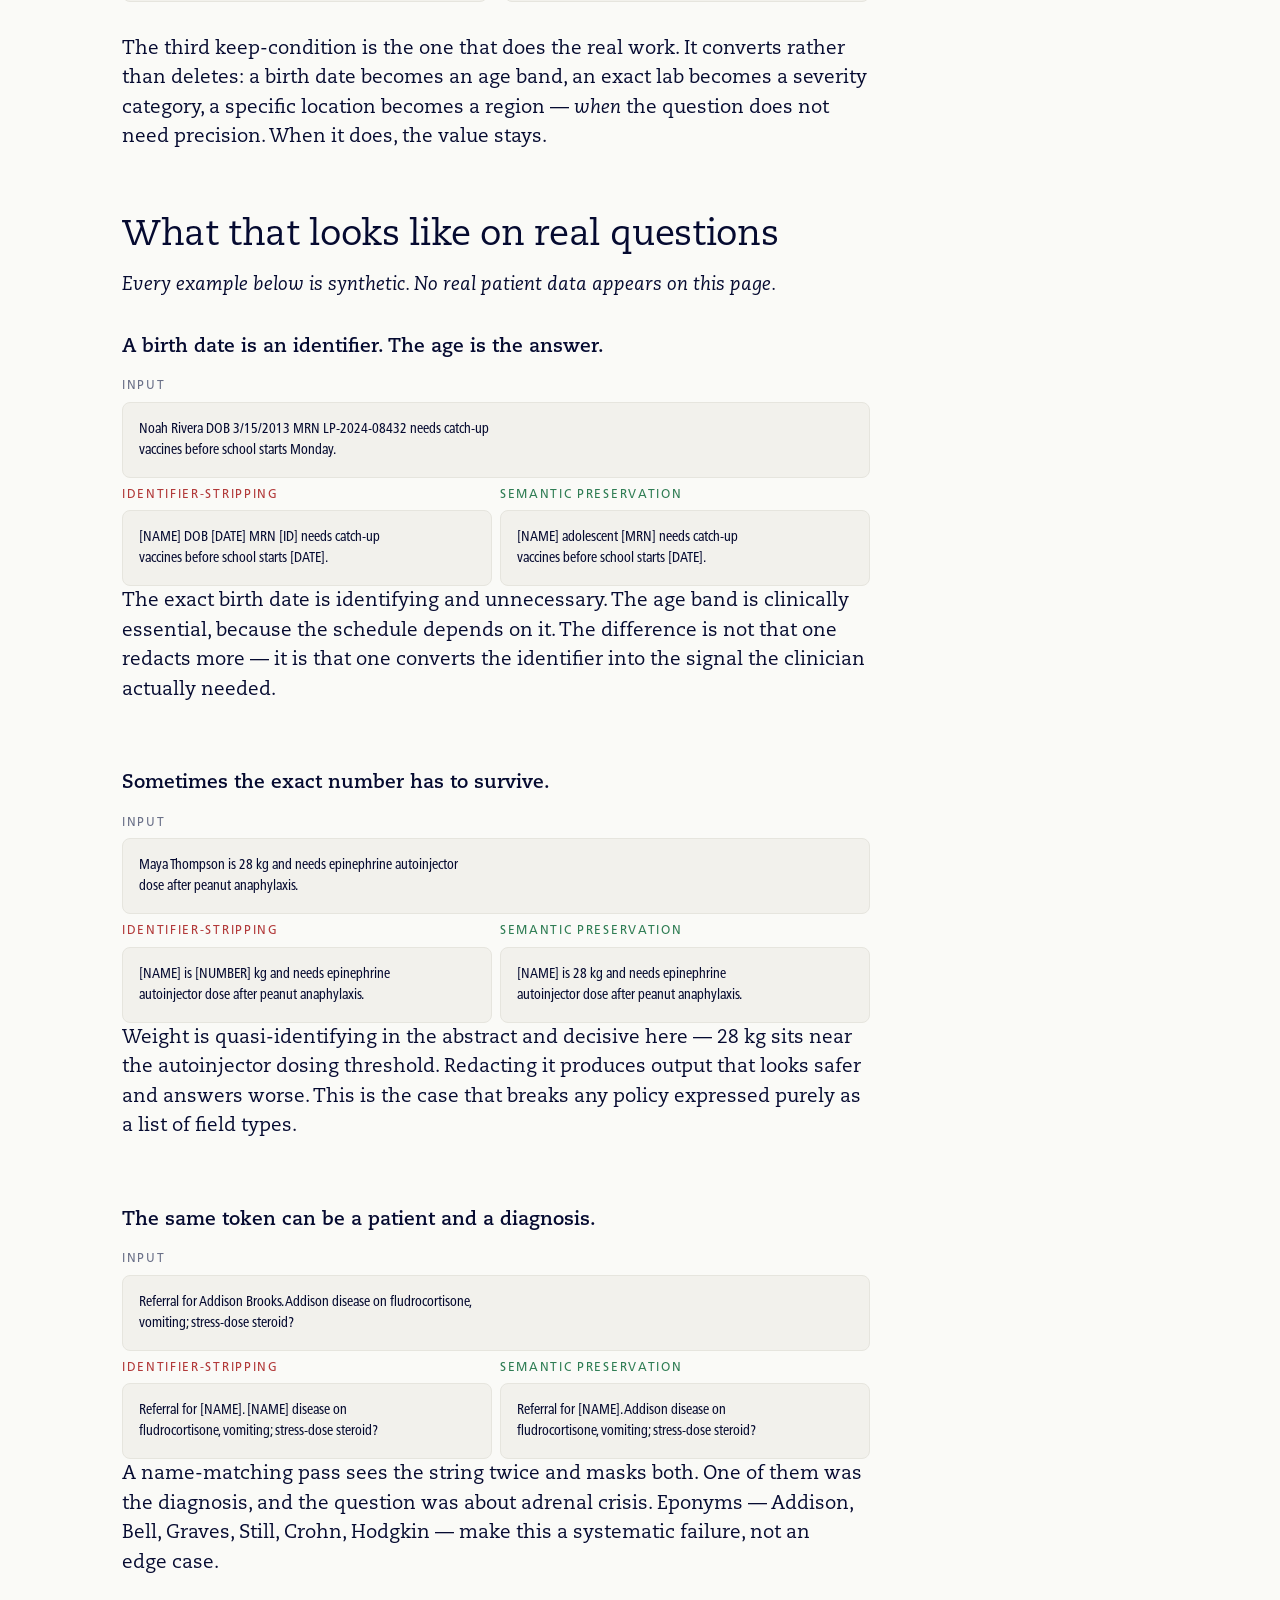
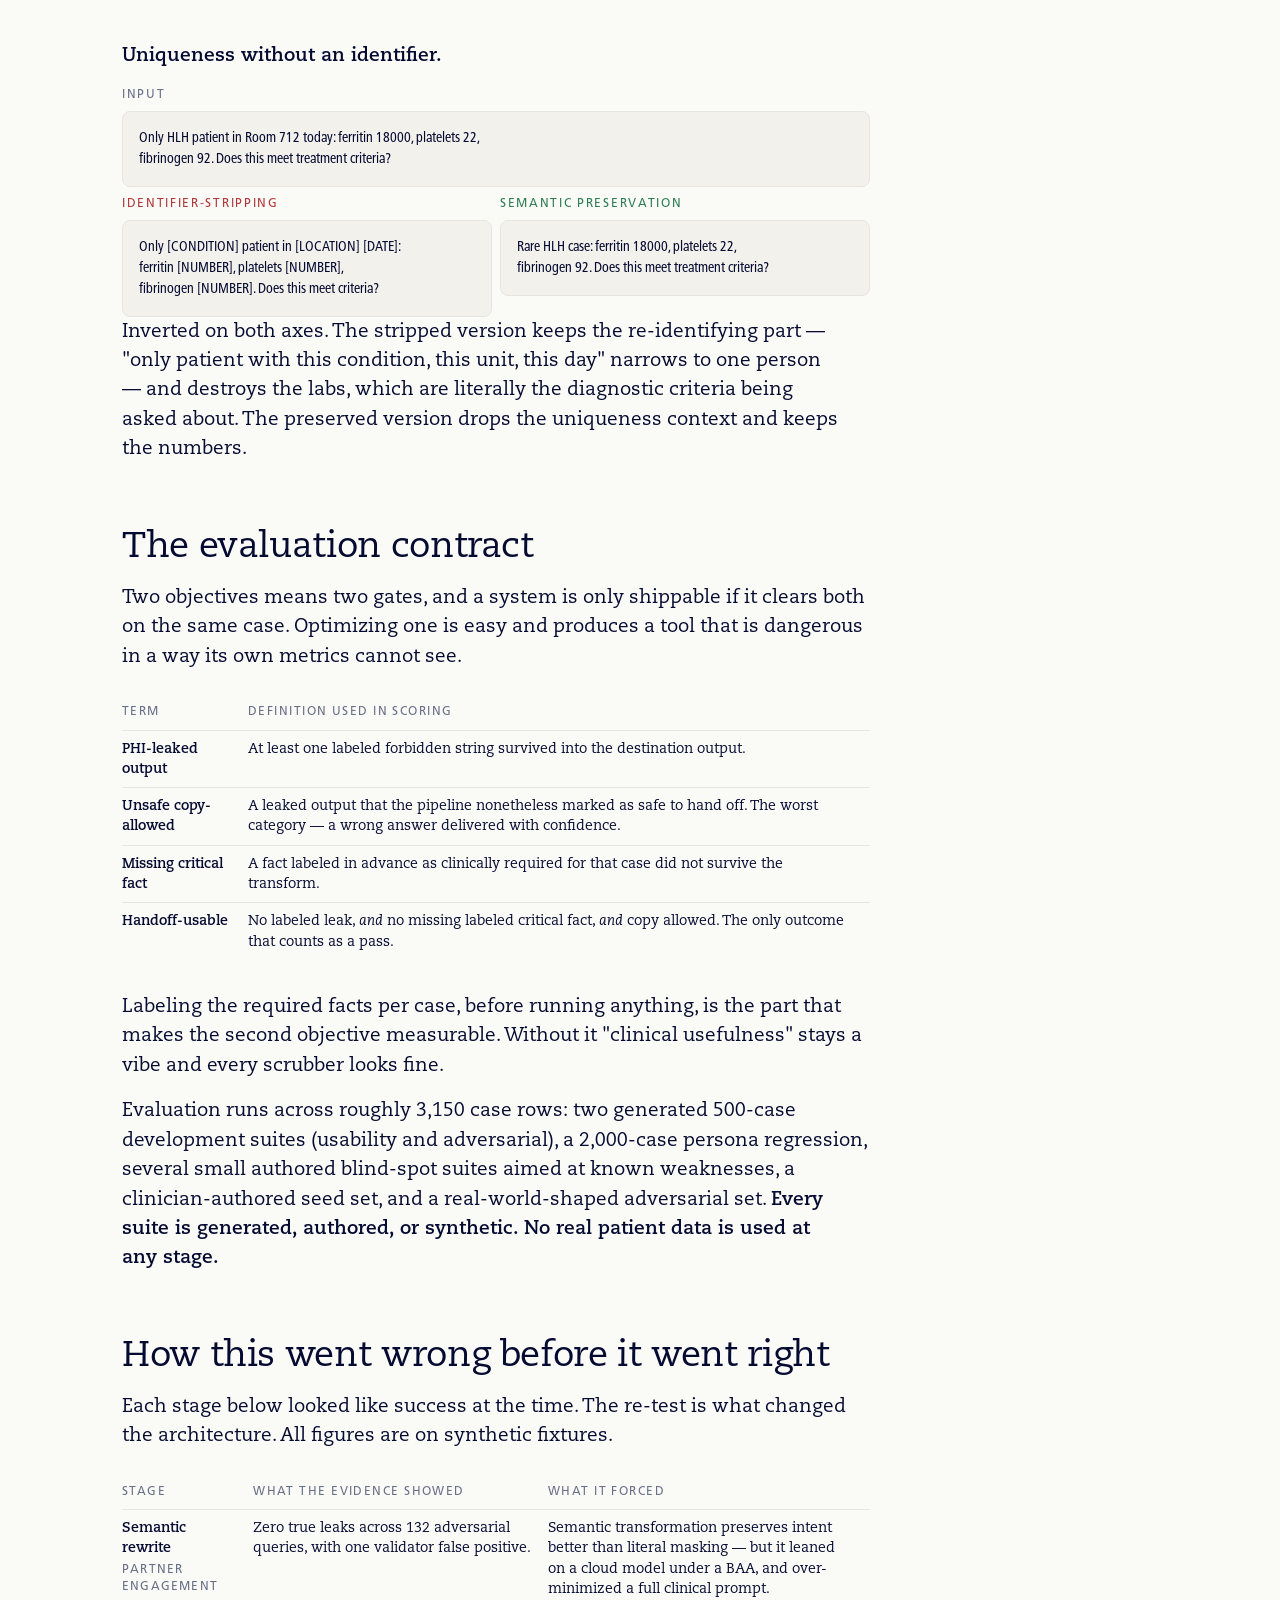
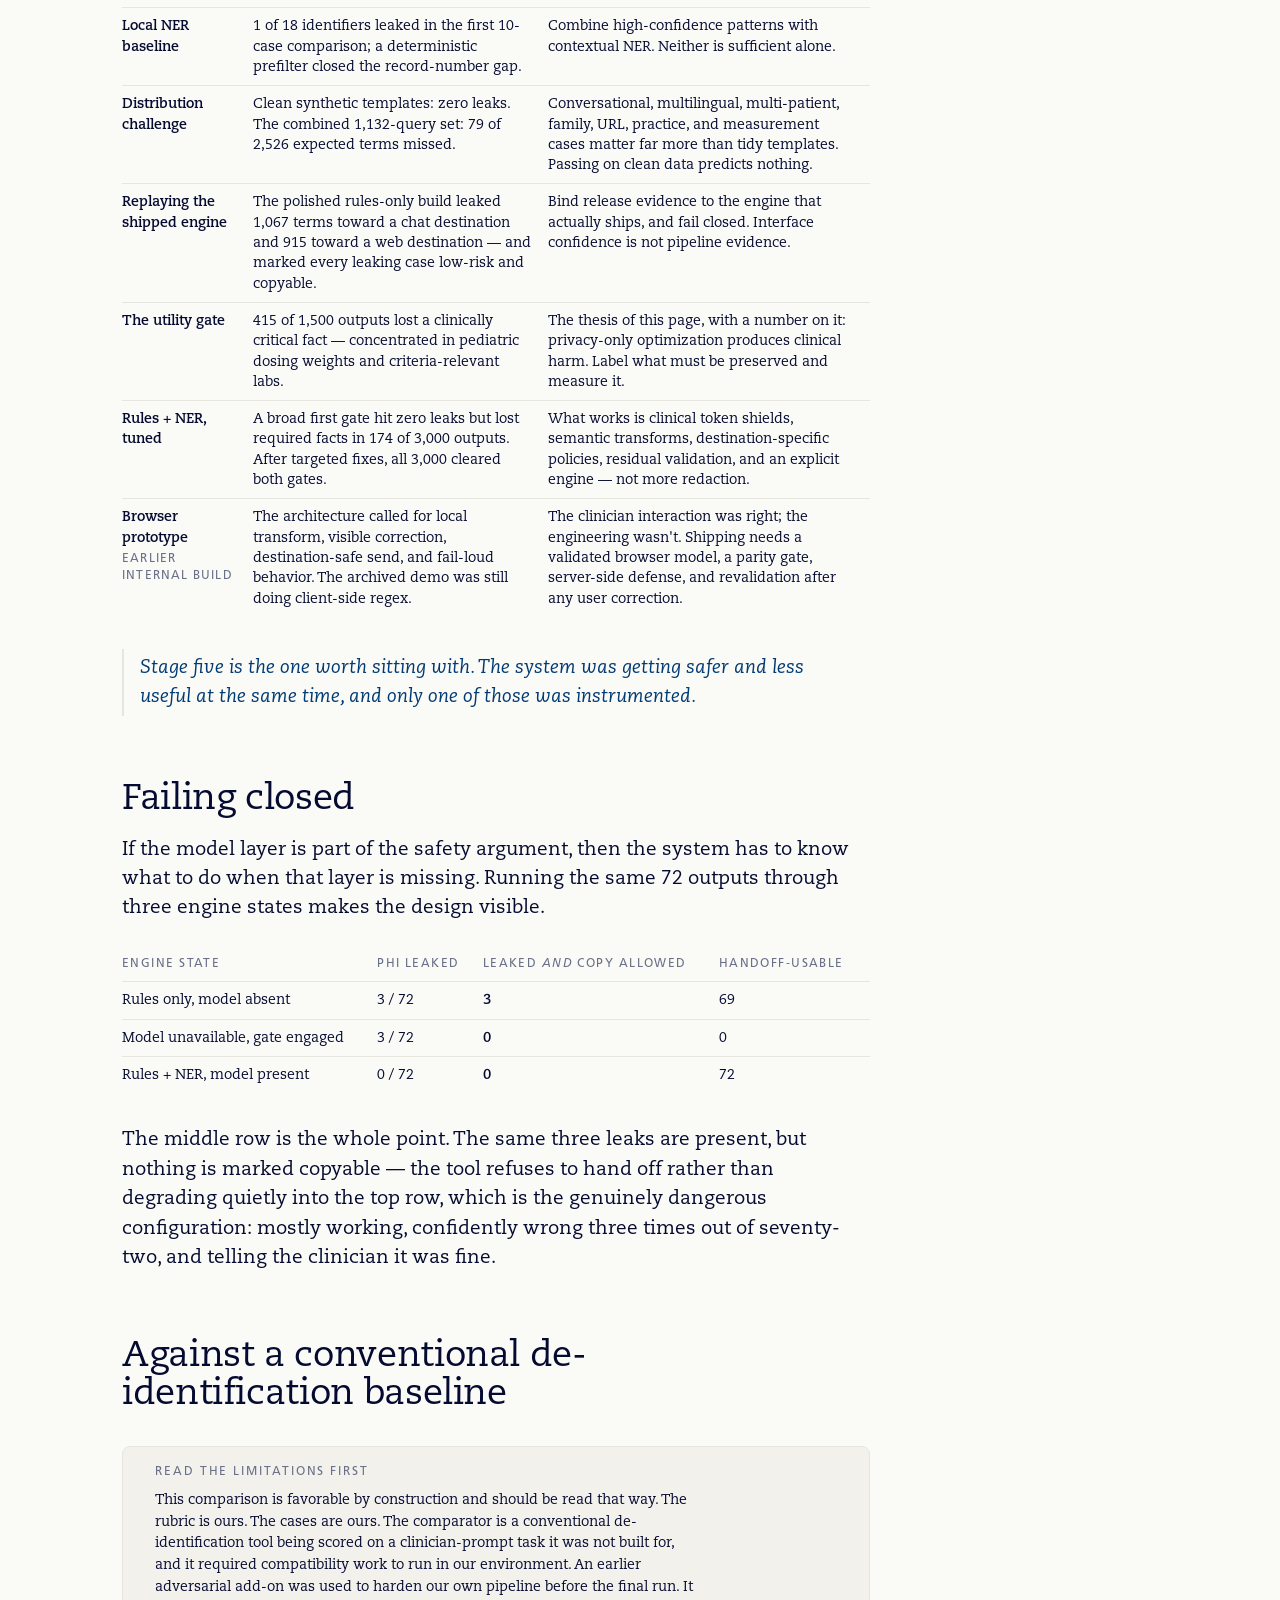
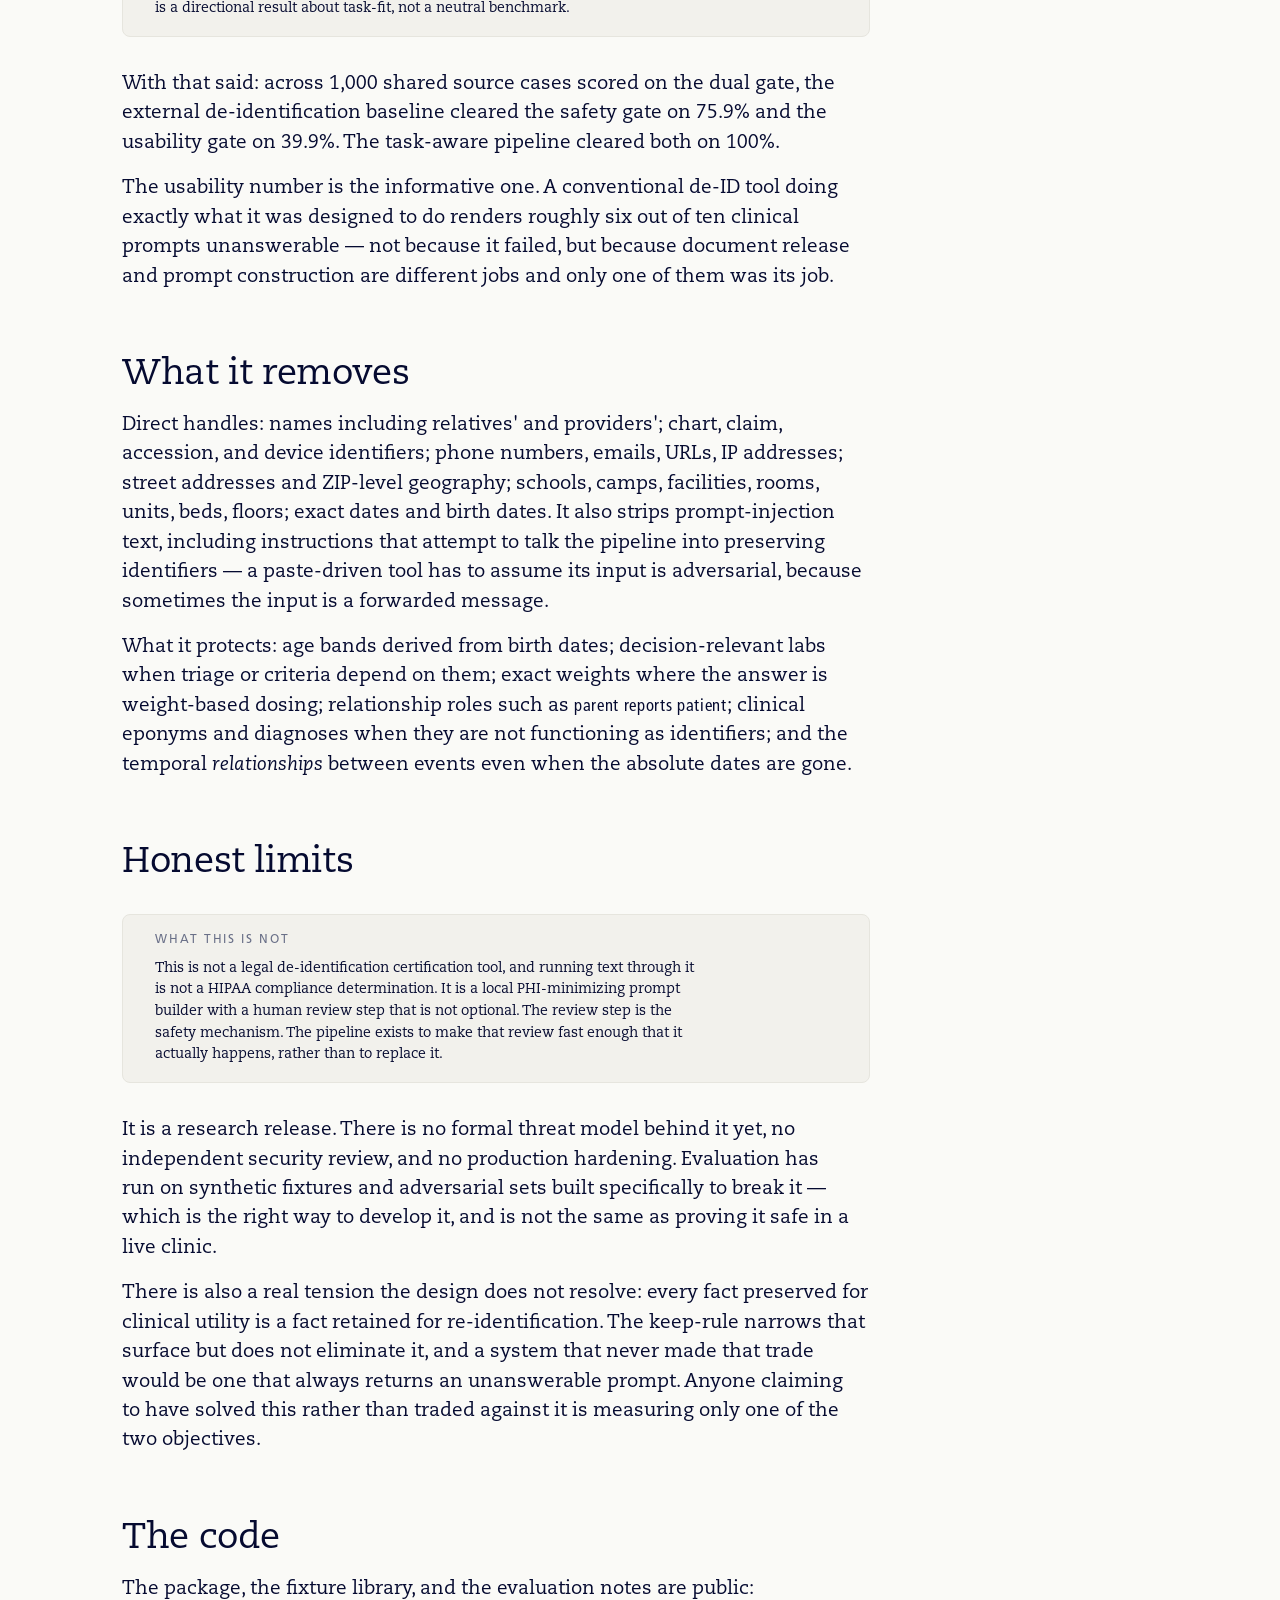
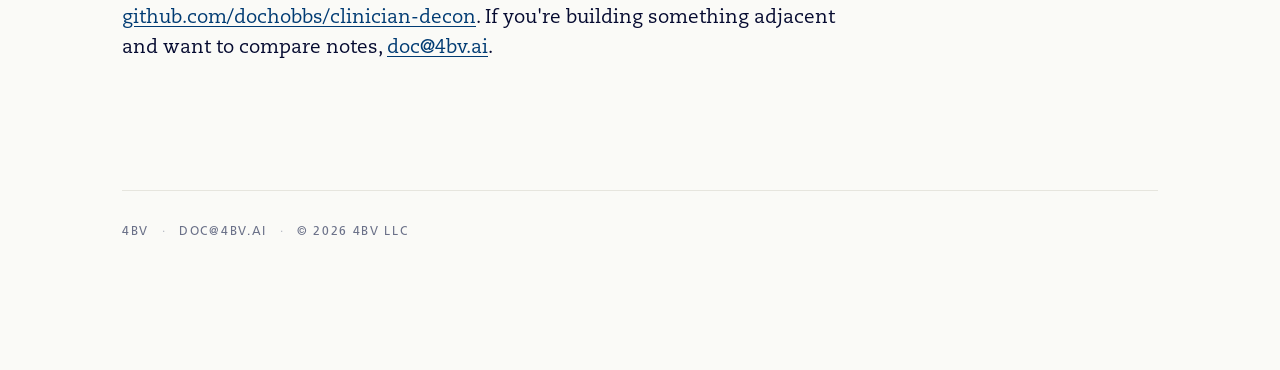
==== commit 254b9744: "FEATURE: Rebuild decon page around semantic preservation; drop prompts page Decon page rewritten and" ====
--- a/decon/index.html
+++ b/decon/index.html
@@ -3,18 +3,104 @@
 <head>
   <meta charset="UTF-8">
   <meta name="viewport" content="width=device-width, initial-scale=1.0">
-  <title>Decontextualization is not de-identification — 4BV</title>
-  <meta name="description" content="De-identification masks identifiers and takes the clinical meaning with it. Decontextualization removes the identifiers and keeps the medicine. Notes on Clinician Decon.">
+  <title>Clinical decontextualization with semantic preservation — 4BV</title>
+  <meta name="description" content="Removing obvious identifiers, Safe Harbor, Expert Determination, pseudonymization, and PHI minimization are five different things. In pediatrics, the fields that identify a patient are often the same fields that make the answer correct.">
 
   <meta property="og:type" content="article">
   <meta property="og:url" content="https://4bv.ai/decon/">
-  <meta property="og:title" content="Decontextualization is not de-identification">
-  <meta property="og:description" content="De-identification masks identifiers and takes the clinical meaning with it. Decontextualization removes the identifiers and keeps the medicine.">
+  <meta property="og:title" content="Clinical decontextualization with semantic preservation">
+  <meta property="og:description" content="A naive scrubber can make clinical AI less safe, not more. Notes on designing PHI minimization that preserves the clinical signal.">
   <meta property="og:image" content="https://4bv.ai/assets/logo.png">
 
   <link rel="icon" type="image/png" href="../assets/logo.png">
   <link rel="stylesheet" href="../design-system/colors_and_type.css">
   <link rel="stylesheet" href="../design-system/page.css">
+
+  <style>
+    /* Quiet provenance label under a stage name in the learning-arc table. */
+    table.data .drop {
+      display: block;
+      font-family: var(--font-ui);
+      font-size: var(--fs-xs);
+      letter-spacing: 0.1em;
+      text-transform: uppercase;
+      color: var(--text-tertiary);
+      margin-top: 3px;
+    }
+
+    .rule-grid {
+      display: grid;
+      gap: var(--space-md);
+      grid-template-columns: 1fr;
+      margin: var(--space-lg) 0;
+      max-width: 68ch;
+    }
+    @media (min-width: 720px) { .rule-grid { grid-template-columns: 1fr 1fr; } }
+    .rule {
+      border: var(--border-hairline);
+      border-radius: var(--radius-md);
+      padding: var(--space-md) var(--space-lg);
+      background: var(--paper-2);
+    }
+    .rule h4 {
+      font-family: var(--font-ui);
+      font-size: var(--fs-xs);
+      letter-spacing: 0.16em;
+      text-transform: uppercase;
+      color: var(--text-tertiary);
+      margin: 0 0 var(--space-sm);
+      font-weight: 400;
+    }
+    .rule ul { margin: 0; padding-left: 1.1em; }
+    .rule li { font-size: var(--fs-sm); line-height: 1.5; margin-bottom: 6px; }
+
+    /* Worked example: input -> two policies */
+    .example { margin: var(--space-lg) 0 var(--space-xl); }
+    .example__q {
+      font-family: var(--font-display);
+      font-weight: 700;
+      font-size: var(--fs-lg);
+      color: var(--text-primary);
+      margin: 0 0 var(--space-sm);
+    }
+    .example__why {
+      font-family: var(--font-body);
+      font-size: var(--fs-sm);
+      color: var(--text-secondary);
+      max-width: 66ch;
+      margin: var(--space-sm) 0 0;
+    }
+    .xform {
+      display: grid;
+      gap: var(--space-sm);
+      grid-template-columns: 1fr;
+      margin-top: var(--space-md);
+    }
+    @media (min-width: 860px) { .xform { grid-template-columns: 1fr 1fr; } }
+    .xform__cell { min-width: 0; }
+    .xform__label {
+      font-family: var(--font-ui);
+      font-size: var(--fs-xs);
+      letter-spacing: 0.14em;
+      text-transform: uppercase;
+      color: var(--text-tertiary);
+      display: block;
+      margin-bottom: 6px;
+    }
+    .xform__label--bad { color: var(--error); }
+    .xform__label--good { color: var(--success); }
+    .xform pre.code { margin: 0; white-space: pre-wrap; word-break: break-word; }
+    .xform__cell--full { grid-column: 1 / -1; }
+
+    .synthetic-note {
+      font-family: var(--font-body);
+      font-style: italic;
+      font-size: var(--fs-sm);
+      color: var(--text-tertiary);
+      margin: calc(var(--space-md) * -1) 0 var(--space-lg);
+      max-width: 68ch;
+    }
+  </style>
 
   <script>
     (function () {
@@ -43,134 +129,322 @@
 
   <header class="masthead">
     <p class="masthead__eyebrow">Clinician Decon</p>
-    <h1 class="masthead__h">Decontextualization is not de-identification.</h1>
-    <p class="masthead__lede">One masks identifiers and takes the clinical meaning with them. The other removes the identifiers and keeps the medicine.</p>
+    <h1 class="masthead__h">A naive scrubber makes clinical AI less safe.</h1>
+    <p class="masthead__lede">In pediatrics, the fields that identify a patient are frequently the same fields that make the answer correct. Deleting them protects the record and breaks the medicine.</p>
     <p class="masthead__meta">Open source <span class="dot">·</span> Local-first <span class="dot">·</span> Research release</p>
   </header>
 
   <div class="prose">
 
-    <p>Clinicians are already pasting clinical text into general AI tools. That is happening today, in every practice, with or without a policy about it. The useful question is not whether to stop it — it is what a physician should be able to paste.</p>
-
-    <p><strong>Clinician Decon</strong> is a local-first tool that takes PHI-bearing clinical text and turns it into a reviewable, paste-ready prompt. You paste the text, it runs on your own machine, it shows you exactly what it removed or generalized, and you copy the safe version out yourself. Raw text is processed on <code>127.0.0.1</code>. Nothing is sent anywhere, and the tool never puts prompt text into a third-party URL.</p>
-
-    <h2>The distinction that matters</h2>
-
-    <p>De-identification asks whether a document can be shared with identifiers removed. It is built for releasing notes and datasets. Decontextualization asks a narrower and more practical question: can this clinician safely ask a useful question right now?</p>
-
-    <p>The difference shows up immediately in what each one does to a clinical fact. A de-ID system is rewarded for emptying the text. A decon system is rewarded for keeping the text answerable.</p>
+    <p>Clinicians are already pasting clinical text into general AI tools. That happens today, in every practice, with or without a policy about it. The useful question is not whether to stop it — it is what a physician should be able to paste, and what a tool should do to the text first.</p>
+
+    <p>The obvious answer is to strip anything that looks like an identifier. That answer is wrong, and it is wrong in a way that is hard to see, because the output looks safer while the clinical question quietly stops being answerable.</p>
+
+    <h2>Five different problems wearing one name</h2>
+
+    <p>"De-identification" gets used for at least five distinct operations with different legal standing, different threat models, and different failure modes. Conflating them is the root of most bad tooling in this space.</p>
 
     <div class="table-scroll">
       <table class="data">
         <thead>
-          <tr>
-            <th>Input contains</th>
-            <th>Traditional de-ID might</th>
-            <th>Decon aims to</th>
-          </tr>
+          <tr><th>Operation</th><th>What it actually asserts</th><th>Where it breaks for prompts</th></tr>
         </thead>
         <tbody>
           <tr>
-            <td><code>DOB 3/15/2013</code></td>
-            <td>Mask the date</td>
-            <td>Convert to <code>adolescent</code></td>
-          </tr>
-          <tr>
-            <td><code>A1c 8.2 and BMI 31</code></td>
-            <td>Leave exact values, or mask them</td>
-            <td>Convert to <code>elevated A1c</code> and <code>obesity-range BMI</code> when the exact numbers aren't needed</td>
-          </tr>
-          <tr>
-            <td><code>Addison Brooks has Addison disease</code></td>
-            <td>Mask both instances of <code>Addison</code></td>
-            <td>Remove the patient name, preserve <code>Addison disease</code></td>
-          </tr>
-          <tr>
-            <td><code>Only HLH patient on 7th floor today</code></td>
-            <td>Leave the uniqueness context intact</td>
-            <td>Convert to <code>rare HLH case</code>, drop the floor and the date</td>
-          </tr>
-          <tr>
-            <td><code>MRN LP-2024-08432</code></td>
-            <td>Mask with asterisks</td>
-            <td>Replace with <code>[MRN]</code> and record only the removed category</td>
+            <td><strong>Removing obvious identifiers</strong></td>
+            <td>Nothing formal. A pattern sweep for names, numbers, and dates.</td>
+            <td>No standard behind it, and it silently destroys clinical fields that happen to look like identifiers.</td>
+          </tr>
+          <tr>
+            <td><strong>HIPAA Safe Harbor</strong></td>
+            <td>A regulatory determination: the eighteen enumerated identifier categories are gone, including all elements of dates and ages over 89.</td>
+            <td>It is a document-release standard. Applied to a prompt it removes exact dates and age granularity wholesale — which in pediatrics is the clinical variable, not metadata.</td>
+          </tr>
+          <tr>
+            <td><strong>Expert Determination</strong></td>
+            <td>A qualified statistician certifies the re-identification risk is very small for a defined data set and recipient.</td>
+            <td>It is a determination about a corpus and a context, not a per-message operation. There is no such thing as expert-determining an ad-hoc paste at 2am.</td>
+          </tr>
+          <tr>
+            <td><strong>Pseudonymization</strong></td>
+            <td>Identifiers are replaced with consistent surrogates and a re-linkage key exists somewhere.</td>
+            <td>Because the key exists, the data is generally still regulated. Consistent surrogates also leak across messages — the same token recurring is itself a signal.</td>
+          </tr>
+          <tr>
+            <td><strong>PHI minimization before a downstream send</strong></td>
+            <td>Nothing about legal status. Only: less identity information left the machine than went in, and a human reviewed what left.</td>
+            <td>This is the honest framing for prompts — and the one nobody has built good tooling for.</td>
           </tr>
         </tbody>
       </table>
     </div>
 
     <div class="note">
-      <p>The goal is not to prove a document is legally de-identified. The goal is to help a clinician build a safer, clinically useful prompt before using a tool that should never receive raw PHI.</p>
-    </div>
-
-    <h2>What it removes, and what it protects</h2>
-
-    <p>It strips the categories you'd expect — names, including relatives' and providers'; chart, claim, accession and device identifiers; phone numbers, emails, URLs and IP addresses; street addresses, ZIP-level geography, schools, camps, facilities, rooms, units, beds and floors; exact dates, relative dates, exact ages and birth dates. It also strips prompt-injection text, including instructions that try to talk the pipeline into preserving identifiers.</p>
-
-    <p>What it deliberately keeps is the part that makes the question worth asking:</p>
+      <p>Clinician Decon does the fifth thing. It does not perform, claim, or approximate the first four. That scoping is not modesty; it is what makes the design tractable.</p>
+    </div>
+
+    <h2>Why deletion degrades safety</h2>
+
+    <p>The dangerous assumption is that identity information and clinical information are separable — that you can pull one out and leave the other intact. In clinical text they are frequently the same tokens.</p>
 
     <ul>
-      <li>Birth dates and exact ages become clinical age bands</li>
-      <li>Decision-relevant labs stay when triage or criteria depend on them</li>
-      <li>Exact weights stay when the answer is weight-based dosing</li>
-      <li>Broad relationship context stays, as in <code>parent reports patient</code></li>
-      <li>Clinical eponyms and diagnoses stay, as long as they aren't functioning as identifiers</li>
+      <li><strong>Dates and chronology.</strong> A date of service is an identifier. The <em>interval</em> between two events — three days of fever, symptoms starting two weeks after a tick bite, a rash that appeared the day after a new antibiotic — is often the entire diagnostic content. A scrubber that maps every date to <code>[DATE]</code> destroys the chronology while leaving the sentence grammatical, which means the model answers anyway, without the thing that determined the answer.</li>
+      <li><strong>Age.</strong> In adult medicine an age is usually background. In pediatrics it drives dosing, the differential, growth interpretation, and the red-flag thresholds. Fever in a three-week-old and fever in a three-year-old are different emergencies. Safe Harbor's instinct — drop the birth date — is correct; a scrubber's instinct to drop the derived age with it is catastrophic.</li>
+      <li><strong>Geography.</strong> A street address identifies. A region can be the diagnosis: tick-borne illness, coccidioidomycosis, lead exposure risk, altitude. Blanket geographic removal makes the model default to base rates that do not apply.</li>
+      <li><strong>Relationships.</strong> A mother's name identifies. That the historian <em>is</em> the mother, or that a sibling has the same condition, or that the child is in foster care, changes both the differential and the disposition.</li>
+      <li><strong>Rare status.</strong> "The only patient on this unit with this condition" contains no identifier at all and is nonetheless re-identifying, because the population it describes has one member. Almost no de-ID tool catches this, because there is no pattern to match.</li>
     </ul>
 
-    <h2>Three cases where the distinction bites</h2>
-
-    <p class="masthead__meta" style="margin-top:0">All examples below are synthetic. No real patient data appears on this page.</p>
-
-    <h3>The eponym collision</h3>
-    <p>A name-matching de-ID pass sees the string <code>Addison</code> twice and masks both. One of them was the diagnosis.</p>
-    <div class="code-block">
-      <div class="code-block__head"><span class="code-block__label">Input</span></div>
-      <pre class="code">Referral for Addison Brooks. Addison disease on fludrocortisone,
+    <p>So a naive scrubber fails in both directions at once. It removes clinical signal it should have kept, and it retains re-identifying context it should have removed — because the first is easy to pattern-match and the second is not.</p>
+
+    <div class="callout">
+      <span class="callout__label">The design position</span>
+      <p>Treat this as clinical decontextualization with <strong>semantic preservation</strong>, not regex-and-delete. The transformed case has to retain clinically meaningful temporal relationships and attributes while minimizing unnecessary identity information. Those are two objectives, and a system optimizing only the second will reliably score well and answer worse.</p>
+    </div>
+
+    <h2>The decision rule</h2>
+
+    <p>Semantic preservation needs an operational test, or it collapses into "keep whatever seems useful." The rule the tool implements is a conjunction on both sides.</p>
+
+    <div class="rule-grid">
+      <div class="rule">
+        <h4>Keep a fact when all three hold</h4>
+        <ul>
+          <li>It is needed to answer the clinical question</li>
+          <li>It is not a direct identifier on its own</li>
+          <li>It has been generalized wherever exactness is not clinically necessary</li>
+        </ul>
+      </div>
+      <div class="rule">
+        <h4>Remove or generalize when any one holds</h4>
+        <ul>
+          <li>It directly identifies the patient, caregiver, clinician, facility, or local workflow</li>
+          <li>It narrows the patient too far through time, place, rare status, or "only patient" context</li>
+          <li>It is exact where the clinical question only needs a category or a band</li>
+        </ul>
+      </div>
+    </div>
+
+    <p>The third keep-condition is the one that does the real work. It converts rather than deletes: a birth date becomes an age band, an exact lab becomes a severity category, a specific location becomes a region — <em>when</em> the question does not need precision. When it does, the value stays.</p>
+
+    <h2>What that looks like on real questions</h2>
+
+    <p class="synthetic-note">Every example below is synthetic. No real patient data appears on this page.</p>
+
+    <div class="example">
+      <p class="example__q">A birth date is an identifier. The age is the answer.</p>
+      <div class="xform">
+        <div class="xform__cell xform__cell--full">
+          <span class="xform__label">Input</span>
+          <pre class="code">Noah Rivera DOB 3/15/2013 MRN LP-2024-08432 needs catch-up
+vaccines before school starts Monday.</pre>
+        </div>
+        <div class="xform__cell">
+          <span class="xform__label xform__label--bad">Identifier-stripping</span>
+          <pre class="code">[NAME] DOB [DATE] MRN [ID] needs catch-up
+vaccines before school starts [DATE].</pre>
+        </div>
+        <div class="xform__cell">
+          <span class="xform__label xform__label--good">Semantic preservation</span>
+          <pre class="code">[NAME] adolescent [MRN] needs catch-up
+vaccines before school starts [DATE].</pre>
+        </div>
+      </div>
+      <p class="example__why">The exact birth date is identifying and unnecessary. The age band is clinically essential, because the schedule depends on it. The difference is not that one redacts more — it is that one converts the identifier into the signal the clinician actually needed.</p>
+    </div>
+
+    <div class="example">
+      <p class="example__q">Sometimes the exact number has to survive.</p>
+      <div class="xform">
+        <div class="xform__cell xform__cell--full">
+          <span class="xform__label">Input</span>
+          <pre class="code">Maya Thompson is 28 kg and needs epinephrine autoinjector
+dose after peanut anaphylaxis.</pre>
+        </div>
+        <div class="xform__cell">
+          <span class="xform__label xform__label--bad">Identifier-stripping</span>
+          <pre class="code">[NAME] is [NUMBER] kg and needs epinephrine
+autoinjector dose after peanut anaphylaxis.</pre>
+        </div>
+        <div class="xform__cell">
+          <span class="xform__label xform__label--good">Semantic preservation</span>
+          <pre class="code">[NAME] is 28 kg and needs epinephrine
+autoinjector dose after peanut anaphylaxis.</pre>
+        </div>
+      </div>
+      <p class="example__why">Weight is quasi-identifying in the abstract and decisive here — 28 kg sits near the autoinjector dosing threshold. Redacting it produces output that looks safer and answers worse. This is the case that breaks any policy expressed purely as a list of field types.</p>
+    </div>
+
+    <div class="example">
+      <p class="example__q">The same token can be a patient and a diagnosis.</p>
+      <div class="xform">
+        <div class="xform__cell xform__cell--full">
+          <span class="xform__label">Input</span>
+          <pre class="code">Referral for Addison Brooks. Addison disease on fludrocortisone,
 vomiting; stress-dose steroid?</pre>
-      <div class="code-block__head"><span class="code-block__label">Safe prompt</span></div>
-      <pre class="code">Referral for [NAME]. Addison disease on fludrocortisone,
-vomiting; stress-dose steroid?</pre>
-    </div>
-
-    <h3>Uniqueness that isn't an identifier</h3>
-    <p>No name, no MRN, no date — and still re-identifying, because the population it describes has one member.</p>
-    <div class="code-block">
-      <div class="code-block__head"><span class="code-block__label">Input</span></div>
-      <pre class="code">Only HLH patient on 7th floor today</pre>
-      <div class="code-block__head"><span class="code-block__label">Safe prompt</span></div>
-      <pre class="code">Rare HLH case</pre>
-    </div>
-
-    <h3>Safe, but not yet useful</h3>
-    <p>A decon pass can succeed and still leave you with nothing worth sending. The tool says so rather than pretending otherwise.</p>
-    <div class="code-block">
-      <div class="code-block__head"><span class="code-block__label">Input</span></div>
-      <pre class="code">pt reports saw Dr. Thomas on 4/12/26</pre>
-      <div class="code-block__head"><span class="code-block__label">Safe review context</span></div>
-      <pre class="code">pt reports saw Dr. [NAME] on [DATE]</pre>
-    </div>
-    <p>This is safe. It is also not a clinical question. The reviewer has to add one before this goes anywhere.</p>
-
-    <h2>Why pediatrics makes it harder</h2>
-
-    <p>Age is the whole problem. In adult medicine a birth date is an identifier you can usually drop without losing much. In pediatrics the age <em>is</em> the clinical variable — it drives dosing, the differential, the growth interpretation, and the red flags. A de-ID pass that masks the date and moves on has removed the thing the question depended on. That's why the age-band conversion sits at the center of this rather than at the edge.</p>
-
-    <p>The same is true for weight, which is both quasi-identifying and the input to most pediatric dosing, and for the family and household context that adult tooling treats as incidental.</p>
+        </div>
+        <div class="xform__cell">
+          <span class="xform__label xform__label--bad">Identifier-stripping</span>
+          <pre class="code">Referral for [NAME]. [NAME] disease on
+fludrocortisone, vomiting; stress-dose steroid?</pre>
+        </div>
+        <div class="xform__cell">
+          <span class="xform__label xform__label--good">Semantic preservation</span>
+          <pre class="code">Referral for [NAME]. Addison disease on
+fludrocortisone, vomiting; stress-dose steroid?</pre>
+        </div>
+      </div>
+      <p class="example__why">A name-matching pass sees the string twice and masks both. One of them was the diagnosis, and the question was about adrenal crisis. Eponyms — Addison, Bell, Graves, Still, Crohn, Hodgkin — make this a systematic failure, not an edge case.</p>
+    </div>
+
+    <div class="example">
+      <p class="example__q">Uniqueness without an identifier.</p>
+      <div class="xform">
+        <div class="xform__cell xform__cell--full">
+          <span class="xform__label">Input</span>
+          <pre class="code">Only HLH patient in Room 712 today: ferritin 18000, platelets 22,
+fibrinogen 92. Does this meet treatment criteria?</pre>
+        </div>
+        <div class="xform__cell">
+          <span class="xform__label xform__label--bad">Identifier-stripping</span>
+          <pre class="code">Only [CONDITION] patient in [LOCATION] [DATE]:
+ferritin [NUMBER], platelets [NUMBER],
+fibrinogen [NUMBER]. Does this meet criteria?</pre>
+        </div>
+        <div class="xform__cell">
+          <span class="xform__label xform__label--good">Semantic preservation</span>
+          <pre class="code">Rare HLH case: ferritin 18000, platelets 22,
+fibrinogen 92. Does this meet treatment criteria?</pre>
+        </div>
+      </div>
+      <p class="example__why">Inverted on both axes. The stripped version keeps the re-identifying part — "only patient with this condition, this unit, this day" narrows to one person — and destroys the labs, which are literally the diagnostic criteria being asked about. The preserved version drops the uniqueness context and keeps the numbers.</p>
+    </div>
+
+    <h2>The evaluation contract</h2>
+
+    <p>Two objectives means two gates, and a system is only shippable if it clears both on the same case. Optimizing one is easy and produces a tool that is dangerous in a way its own metrics cannot see.</p>
+
+    <div class="table-scroll">
+      <table class="data">
+        <thead>
+          <tr><th>Term</th><th>Definition used in scoring</th></tr>
+        </thead>
+        <tbody>
+          <tr><td><strong>PHI-leaked output</strong></td><td>At least one labeled forbidden string survived into the destination output.</td></tr>
+          <tr><td><strong>Unsafe copy-allowed</strong></td><td>A leaked output that the pipeline nonetheless marked as safe to hand off. The worst category — a wrong answer delivered with confidence.</td></tr>
+          <tr><td><strong>Missing critical fact</strong></td><td>A fact labeled in advance as clinically required for that case did not survive the transform.</td></tr>
+          <tr><td><strong>Handoff-usable</strong></td><td>No labeled leak, <em>and</em> no missing labeled critical fact, <em>and</em> copy allowed. The only outcome that counts as a pass.</td></tr>
+        </tbody>
+      </table>
+    </div>
+
+    <p>Labeling the required facts per case, before running anything, is the part that makes the second objective measurable. Without it "clinical usefulness" stays a vibe and every scrubber looks fine.</p>
+
+    <p>Evaluation runs across roughly 3,150 case rows: two generated 500-case development suites (usability and adversarial), a 2,000-case persona regression, several small authored blind-spot suites aimed at known weaknesses, a clinician-authored seed set, and a real-world-shaped adversarial set. <strong>Every suite is generated, authored, or synthetic. No real patient data is used at any stage.</strong></p>
+
+    <h2>How this went wrong before it went right</h2>
+
+    <p>Each stage below looked like success at the time. The re-test is what changed the architecture. All figures are on synthetic fixtures.</p>
+
+    <div class="table-scroll">
+      <table class="data">
+        <thead>
+          <tr><th>Stage</th><th>What the evidence showed</th><th>What it forced</th></tr>
+        </thead>
+        <tbody>
+          <tr>
+            <td><strong>Semantic rewrite</strong><br><span class="drop">partner engagement</span></td>
+            <td>Zero true leaks across 132 adversarial queries, with one validator false positive.</td>
+            <td>Semantic transformation preserves intent better than literal masking — but it leaned on a cloud model under a BAA, and over-minimized a full clinical prompt.</td>
+          </tr>
+          <tr>
+            <td><strong>Local NER baseline</strong></td>
+            <td>1 of 18 identifiers leaked in the first 10-case comparison; a deterministic prefilter closed the record-number gap.</td>
+            <td>Combine high-confidence patterns with contextual NER. Neither is sufficient alone.</td>
+          </tr>
+          <tr>
+            <td><strong>Distribution challenge</strong></td>
+            <td>Clean synthetic templates: zero leaks. The combined 1,132-query set: 79 of 2,526 expected terms missed.</td>
+            <td>Conversational, multilingual, multi-patient, family, URL, practice, and measurement cases matter far more than tidy templates. Passing on clean data predicts nothing.</td>
+          </tr>
+          <tr>
+            <td><strong>Replaying the shipped engine</strong></td>
+            <td>The polished rules-only build leaked 1,067 terms toward a chat destination and 915 toward a web destination — and marked every leaking case low-risk and copyable.</td>
+            <td>Bind release evidence to the engine that actually ships, and fail closed. Interface confidence is not pipeline evidence.</td>
+          </tr>
+          <tr>
+            <td><strong>The utility gate</strong></td>
+            <td>415 of 1,500 outputs lost a clinically critical fact — concentrated in pediatric dosing weights and criteria-relevant labs.</td>
+            <td>The thesis of this page, with a number on it: privacy-only optimization produces clinical harm. Label what must be preserved and measure it.</td>
+          </tr>
+          <tr>
+            <td><strong>Rules + NER, tuned</strong></td>
+            <td>A broad first gate hit zero leaks but lost required facts in 174 of 3,000 outputs. After targeted fixes, all 3,000 cleared both gates.</td>
+            <td>What works is clinical token shields, semantic transforms, destination-specific policies, residual validation, and an explicit engine — not more redaction.</td>
+          </tr>
+          <tr>
+            <td><strong>Browser prototype</strong><br><span class="drop">earlier internal build</span></td>
+            <td>The architecture called for local transform, visible correction, destination-safe send, and fail-loud behavior. The archived demo was still doing client-side regex.</td>
+            <td>The clinician interaction was right; the engineering wasn't. Shipping needs a validated browser model, a parity gate, server-side defense, and revalidation after any user correction.</td>
+          </tr>
+        </tbody>
+      </table>
+    </div>
+
+    <div class="note">
+      <p>Stage five is the one worth sitting with. The system was getting safer and less useful at the same time, and only one of those was instrumented.</p>
+    </div>
+
+    <h2>Failing closed</h2>
+
+    <p>If the model layer is part of the safety argument, then the system has to know what to do when that layer is missing. Running the same 72 outputs through three engine states makes the design visible.</p>
+
+    <div class="table-scroll">
+      <table class="data">
+        <thead>
+          <tr><th>Engine state</th><th>PHI leaked</th><th>Leaked <em>and</em> copy allowed</th><th>Handoff-usable</th></tr>
+        </thead>
+        <tbody>
+          <tr><td>Rules only, model absent</td><td>3 / 72</td><td><strong>3</strong></td><td>69</td></tr>
+          <tr><td>Model unavailable, gate engaged</td><td>3 / 72</td><td><strong>0</strong></td><td>0</td></tr>
+          <tr><td>Rules + NER, model present</td><td>0 / 72</td><td><strong>0</strong></td><td>72</td></tr>
+        </tbody>
+      </table>
+    </div>
+
+    <p>The middle row is the whole point. The same three leaks are present, but nothing is marked copyable — the tool refuses to hand off rather than degrading quietly into the top row, which is the genuinely dangerous configuration: mostly working, confidently wrong three times out of seventy-two, and telling the clinician it was fine.</p>
+
+    <h2>Against a conventional de-identification baseline</h2>
+
+    <div class="callout">
+      <span class="callout__label">Read the limitations first</span>
+      <p>This comparison is favorable by construction and should be read that way. The rubric is ours. The cases are ours. The comparator is a conventional de-identification tool being scored on a clinician-prompt task it was not built for, and it required compatibility work to run in our environment. An earlier adversarial add-on was used to harden our own pipeline before the final run. It is a directional result about task-fit, not a neutral benchmark.</p>
+    </div>
+
+    <p>With that said: across 1,000 shared source cases scored on the dual gate, the external de-identification baseline cleared the safety gate on 75.9% and the usability gate on 39.9%. The task-aware pipeline cleared both on 100%.</p>
+
+    <p>The usability number is the informative one. A conventional de-ID tool doing exactly what it was designed to do renders roughly six out of ten clinical prompts unanswerable — not because it failed, but because document release and prompt construction are different jobs and only one of them was its job.</p>
+
+    <h2>What it removes</h2>
+
+    <p>Direct handles: names including relatives' and providers'; chart, claim, accession, and device identifiers; phone numbers, emails, URLs, IP addresses; street addresses and ZIP-level geography; schools, camps, facilities, rooms, units, beds, floors; exact dates and birth dates. It also strips prompt-injection text, including instructions that attempt to talk the pipeline into preserving identifiers — a paste-driven tool has to assume its input is adversarial, because sometimes the input is a forwarded message.</p>
+
+    <p>What it protects: age bands derived from birth dates; decision-relevant labs when triage or criteria depend on them; exact weights where the answer is weight-based dosing; relationship roles such as <code>parent reports patient</code>; clinical eponyms and diagnoses when they are not functioning as identifiers; and the temporal <em>relationships</em> between events even when the absolute dates are gone.</p>
 
     <h2>Honest limits</h2>
 
     <div class="callout">
       <span class="callout__label">What this is not</span>
-      <p>Clinician Decon is not a legal de-identification certification tool, and using it is not a HIPAA compliance determination. It is a local PHI-minimizing prompt builder with a human review step that is not optional. The review step is the safety mechanism — the pipeline is what makes review fast enough to actually happen.</p>
-    </div>
-
-    <p>It is a research release. There is no formal threat model behind it yet, no independent security review, and no production hardening. Evaluation to date has run on synthetic fixtures and adversarial sets built specifically to break it, which is the right way to develop it and is not the same thing as proving it safe in a live clinic.</p>
-
-    <p>If you are building something similar, the most useful thing I can tell you is that the failure mode is not the identifiers you remembered to strip. It is the context that identifies without being an identifier, and the clinical facts you destroyed on the way past it.</p>
+      <p>This is not a legal de-identification certification tool, and running text through it is not a HIPAA compliance determination. It is a local PHI-minimizing prompt builder with a human review step that is not optional. The review step is the safety mechanism. The pipeline exists to make that review fast enough that it actually happens, rather than to replace it.</p>
+    </div>
+
+    <p>It is a research release. There is no formal threat model behind it yet, no independent security review, and no production hardening. Evaluation has run on synthetic fixtures and adversarial sets built specifically to break it — which is the right way to develop it, and is not the same as proving it safe in a live clinic.</p>
+
+    <p>There is also a real tension the design does not resolve: every fact preserved for clinical utility is a fact retained for re-identification. The keep-rule narrows that surface but does not eliminate it, and a system that never made that trade would be one that always returns an unanswerable prompt. Anyone claiming to have solved this rather than traded against it is measuring only one of the two objectives.</p>
 
     <h2>The code</h2>
 
-    <p>The package, the fixture library, and the evaluation notes are public: <a class="inline" href="https://github.com/dochobbs/clinician-decon" target="_blank" rel="noopener noreferrer">github.com/dochobbs/clinician-decon</a>. If you want to talk about applying it, <a class="inline" href="mailto:doc@4bv.ai">doc@4bv.ai</a>.</p>
+    <p>The package, the fixture library, and the evaluation notes are public: <a class="inline" href="https://github.com/dochobbs/clinician-decon" target="_blank" rel="noopener noreferrer">github.com/dochobbs/clinician-decon</a>. If you're building something adjacent and want to compare notes, <a class="inline" href="mailto:doc@4bv.ai">doc@4bv.ai</a>.</p>
 
   </div>
 
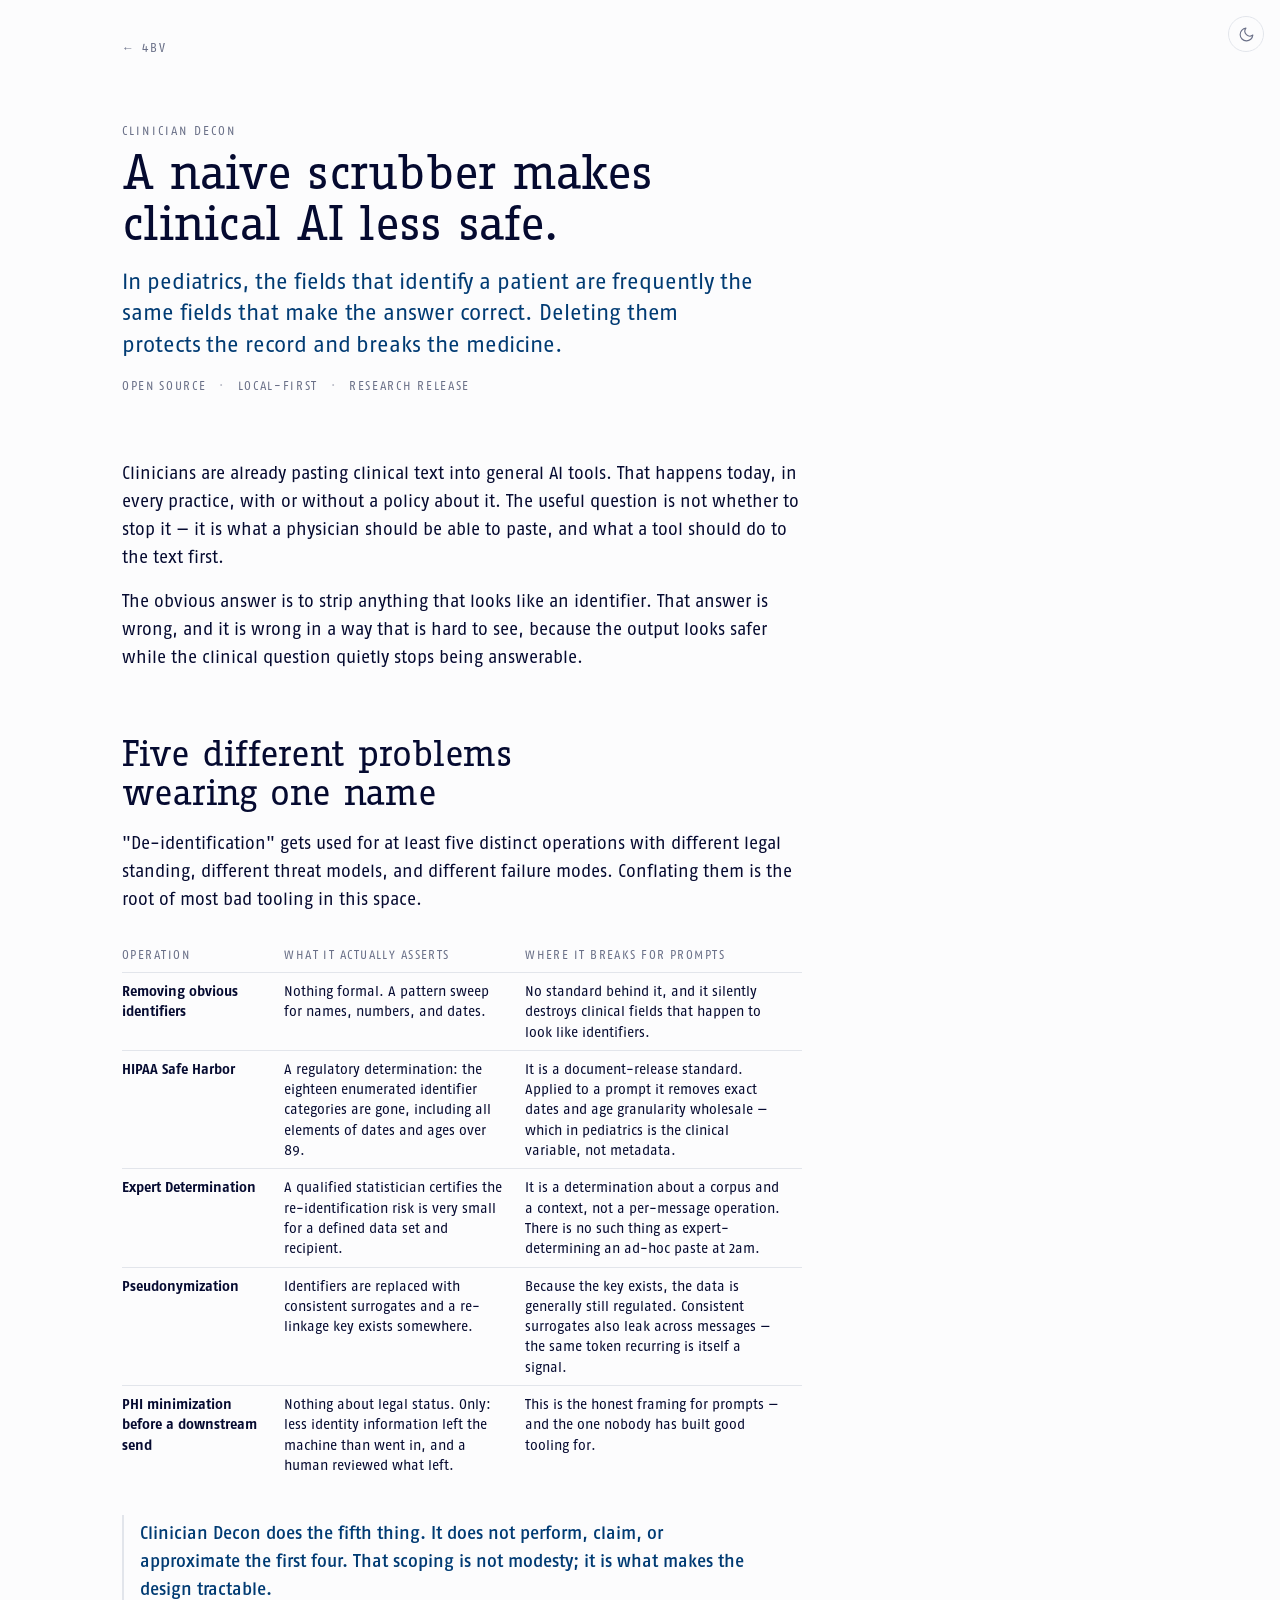
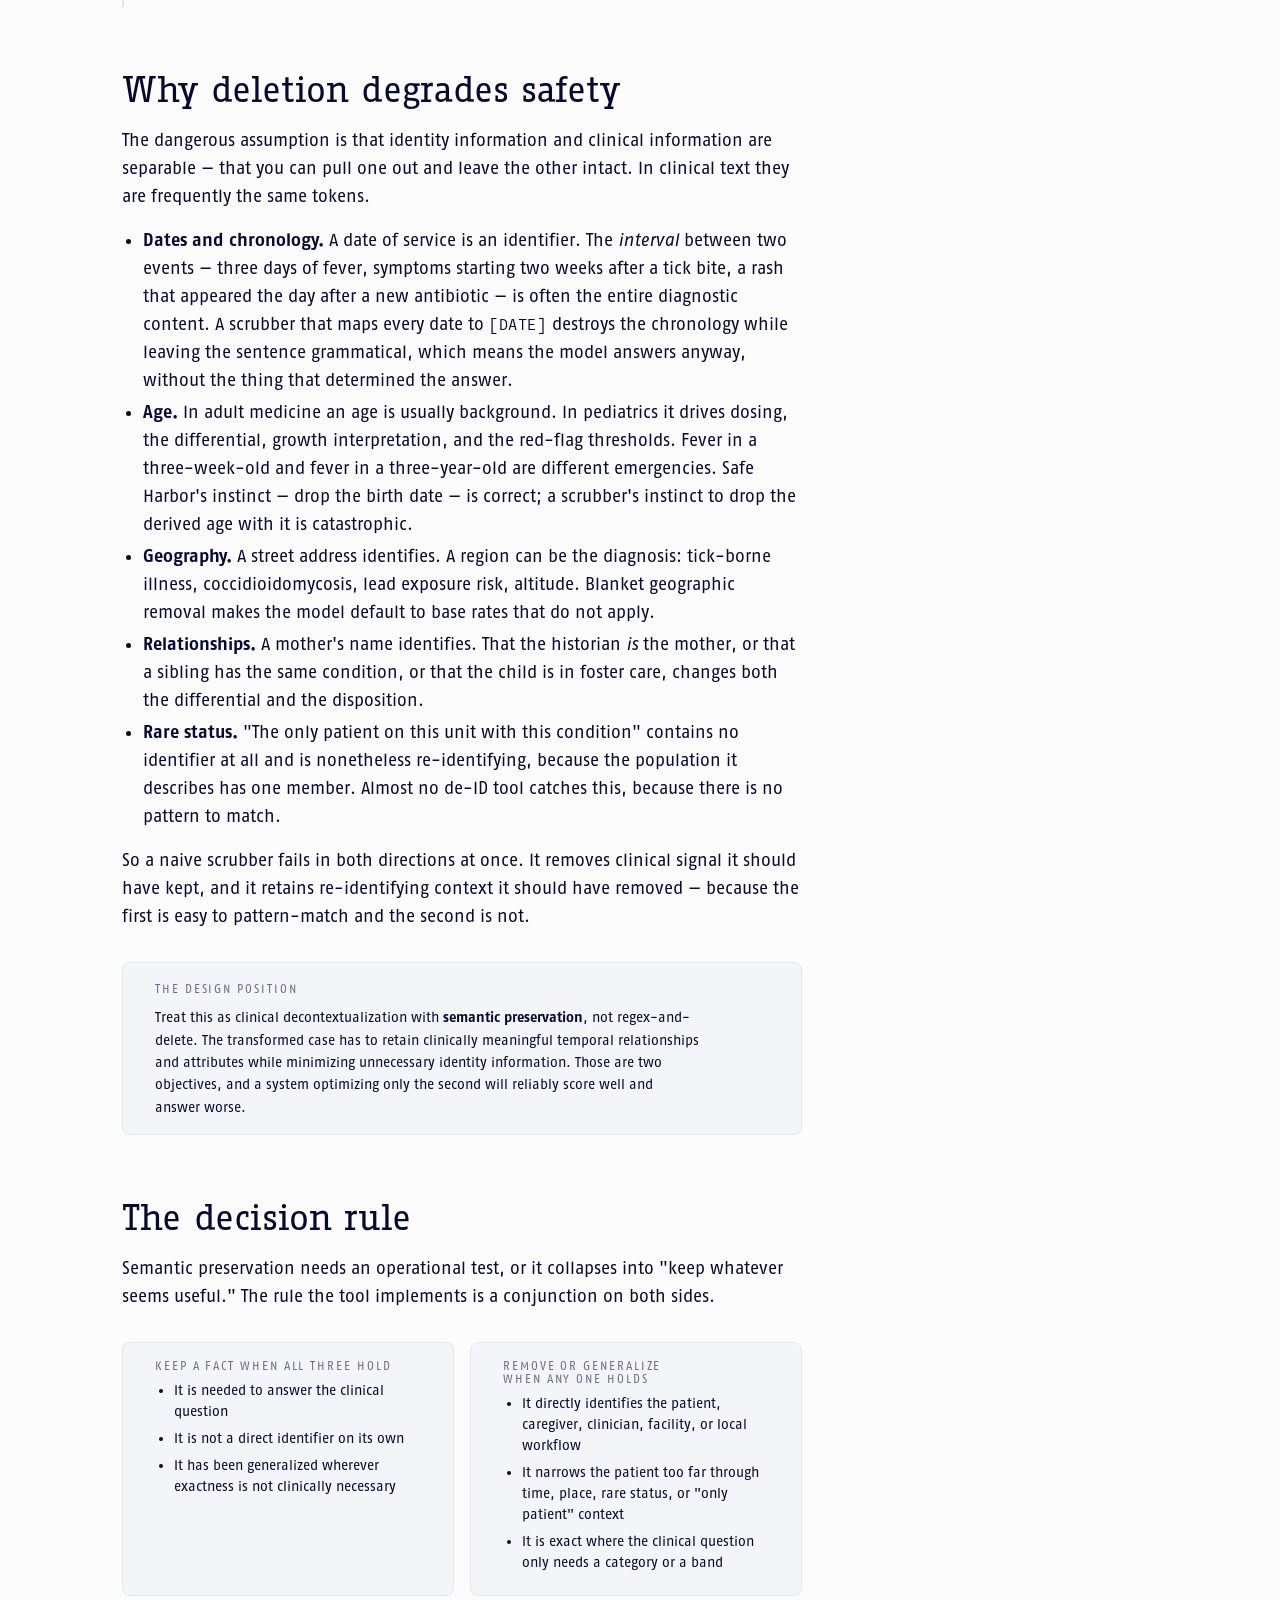
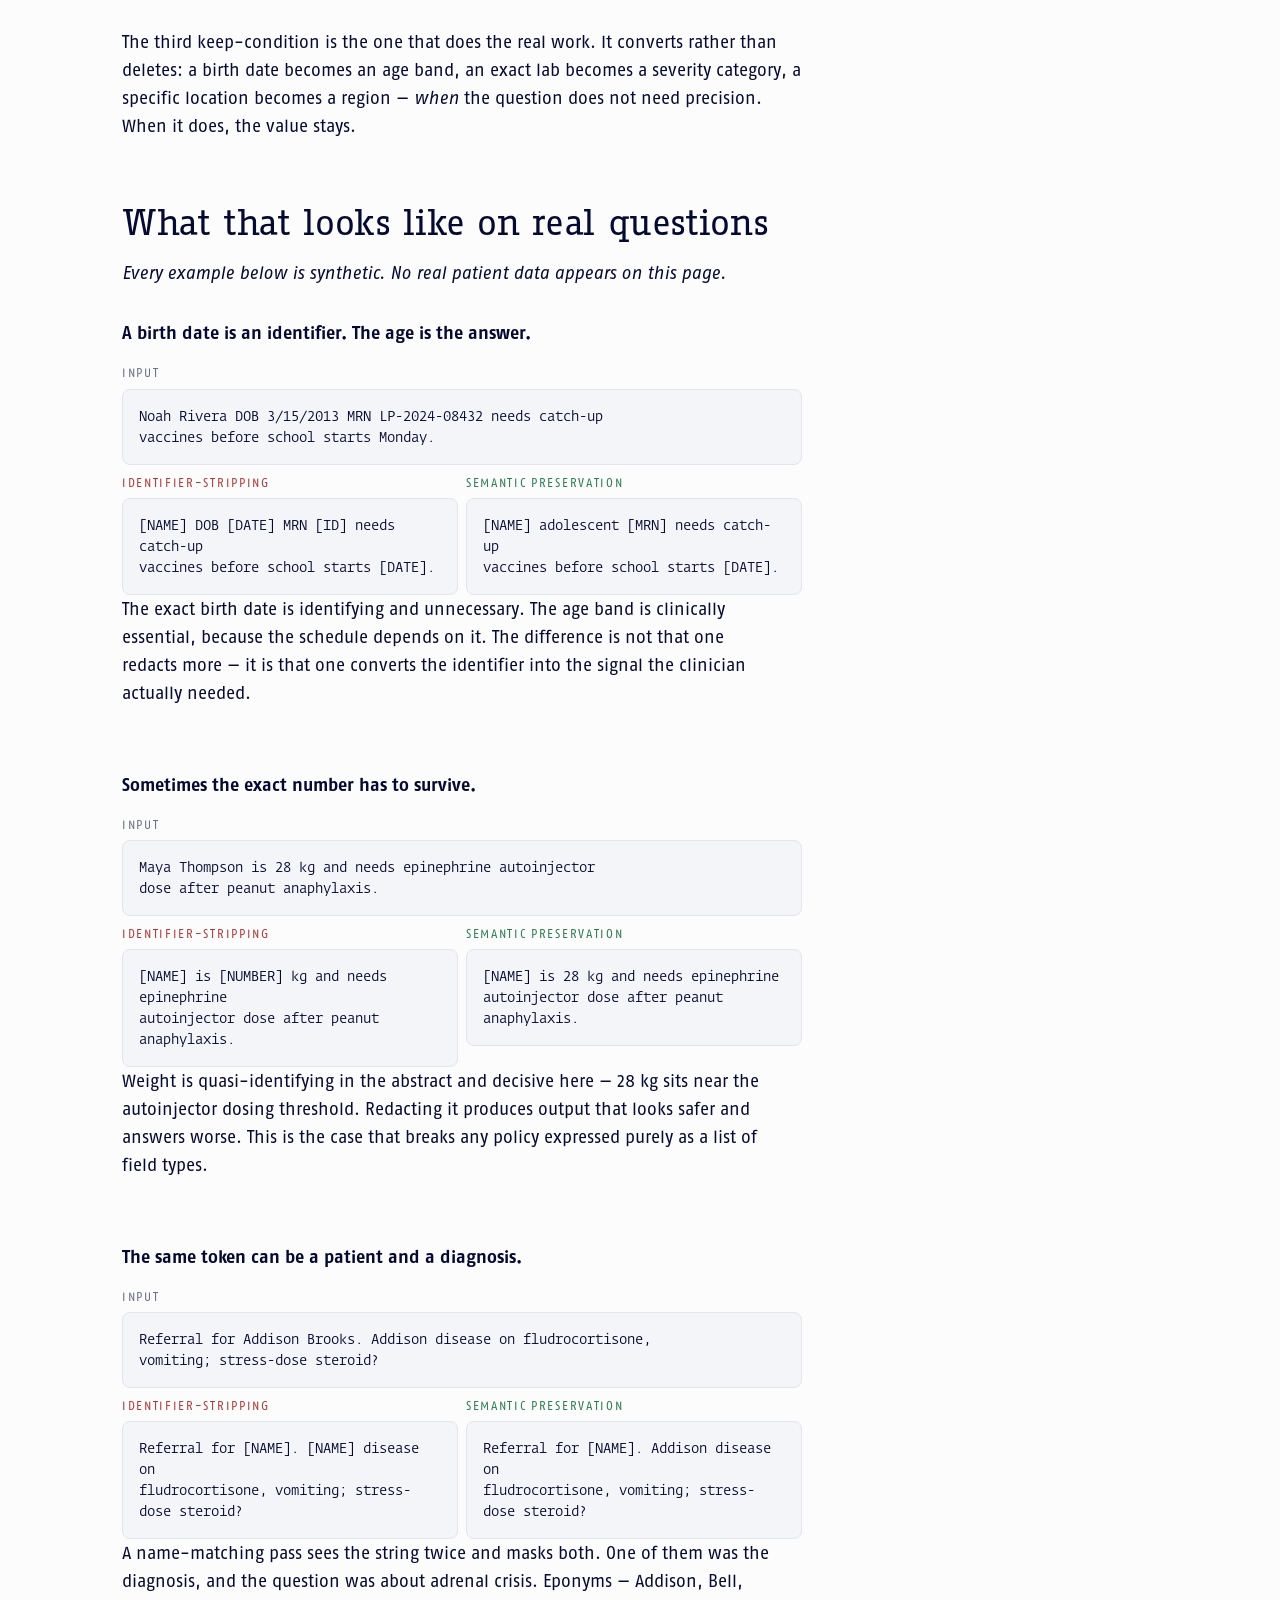
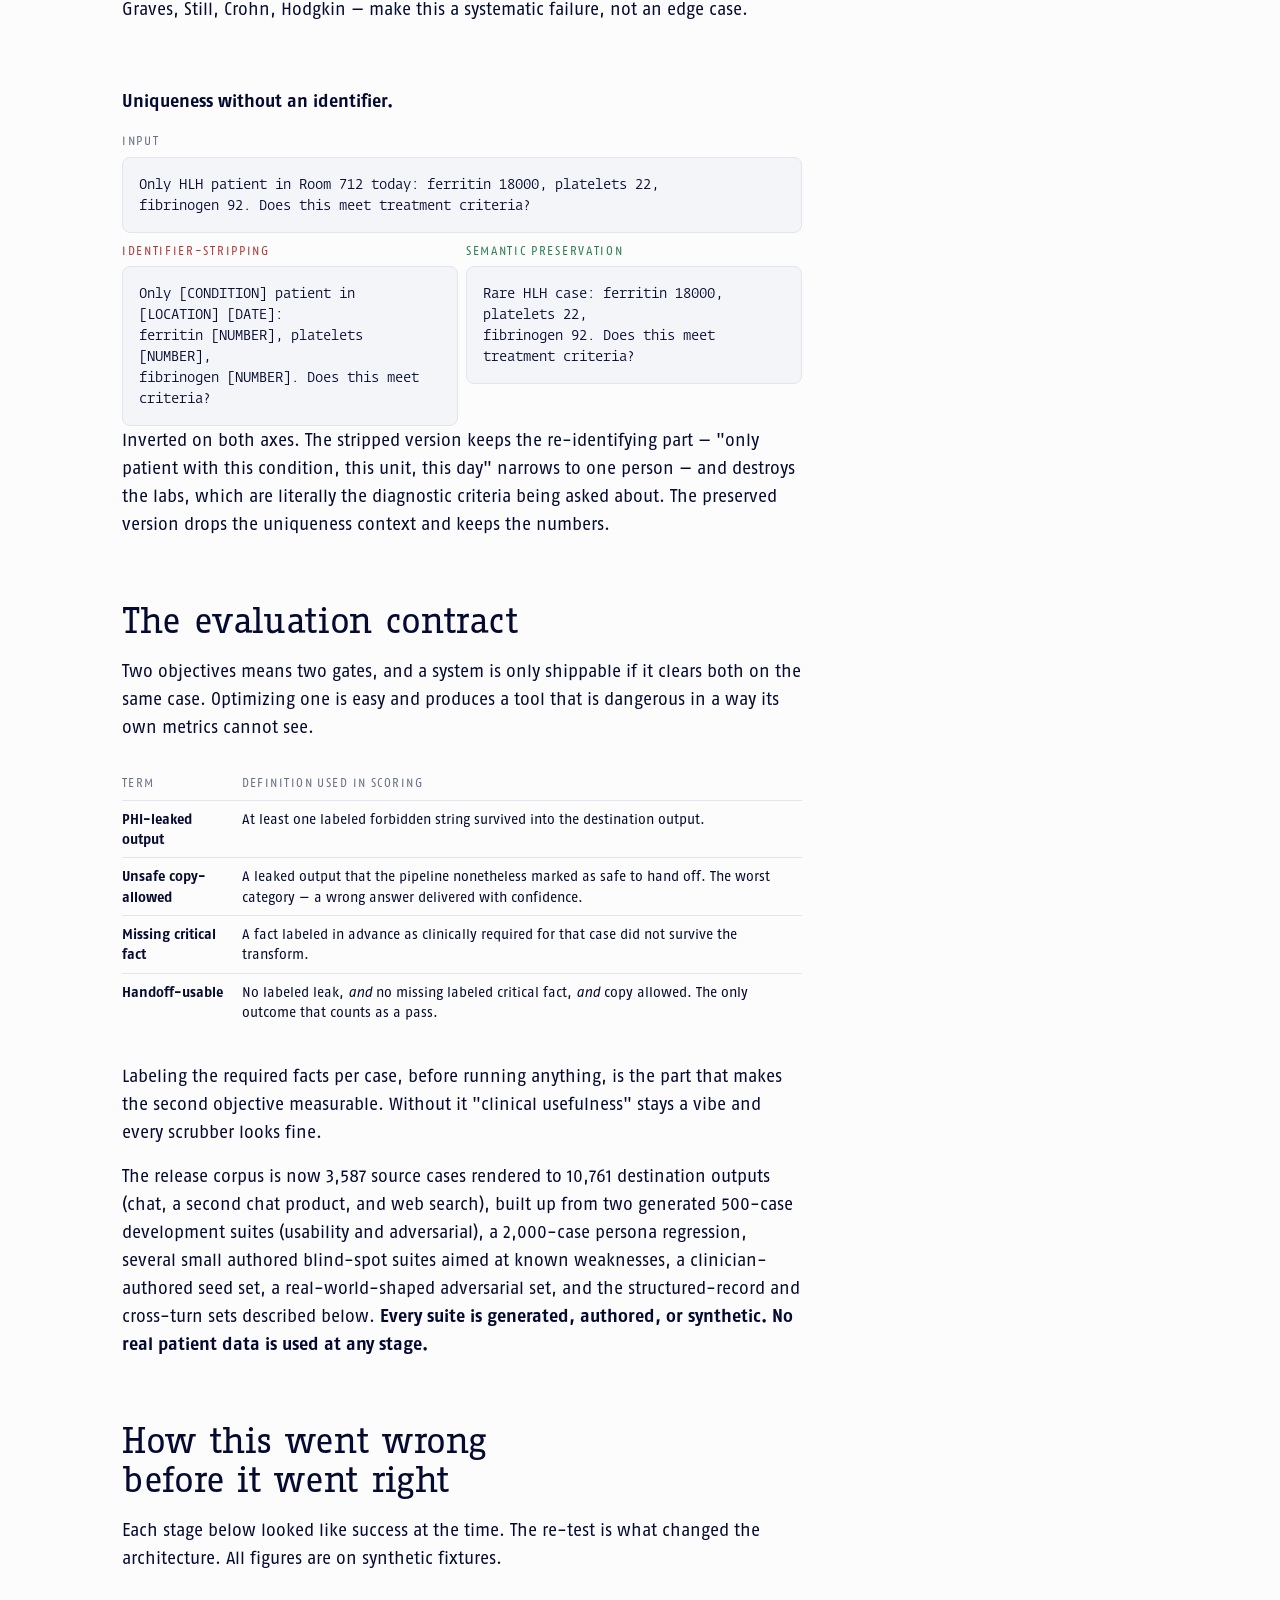
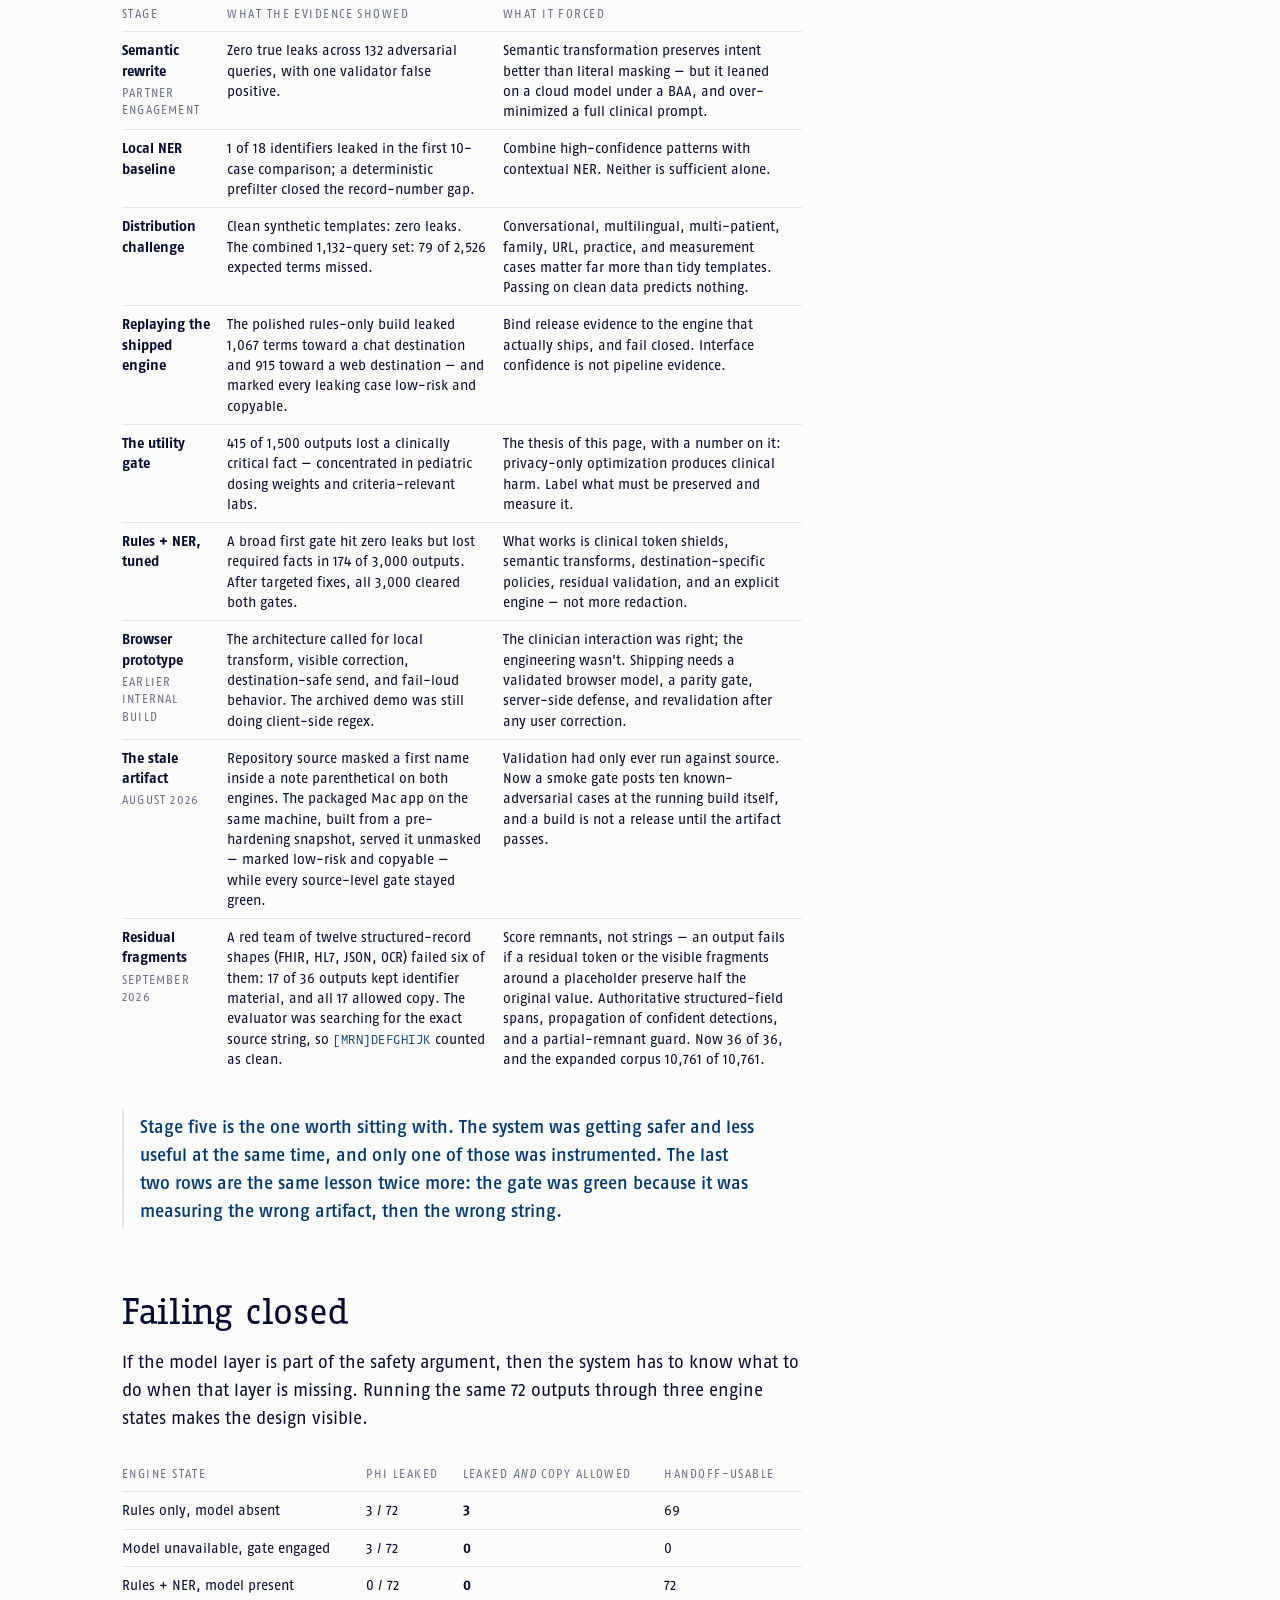
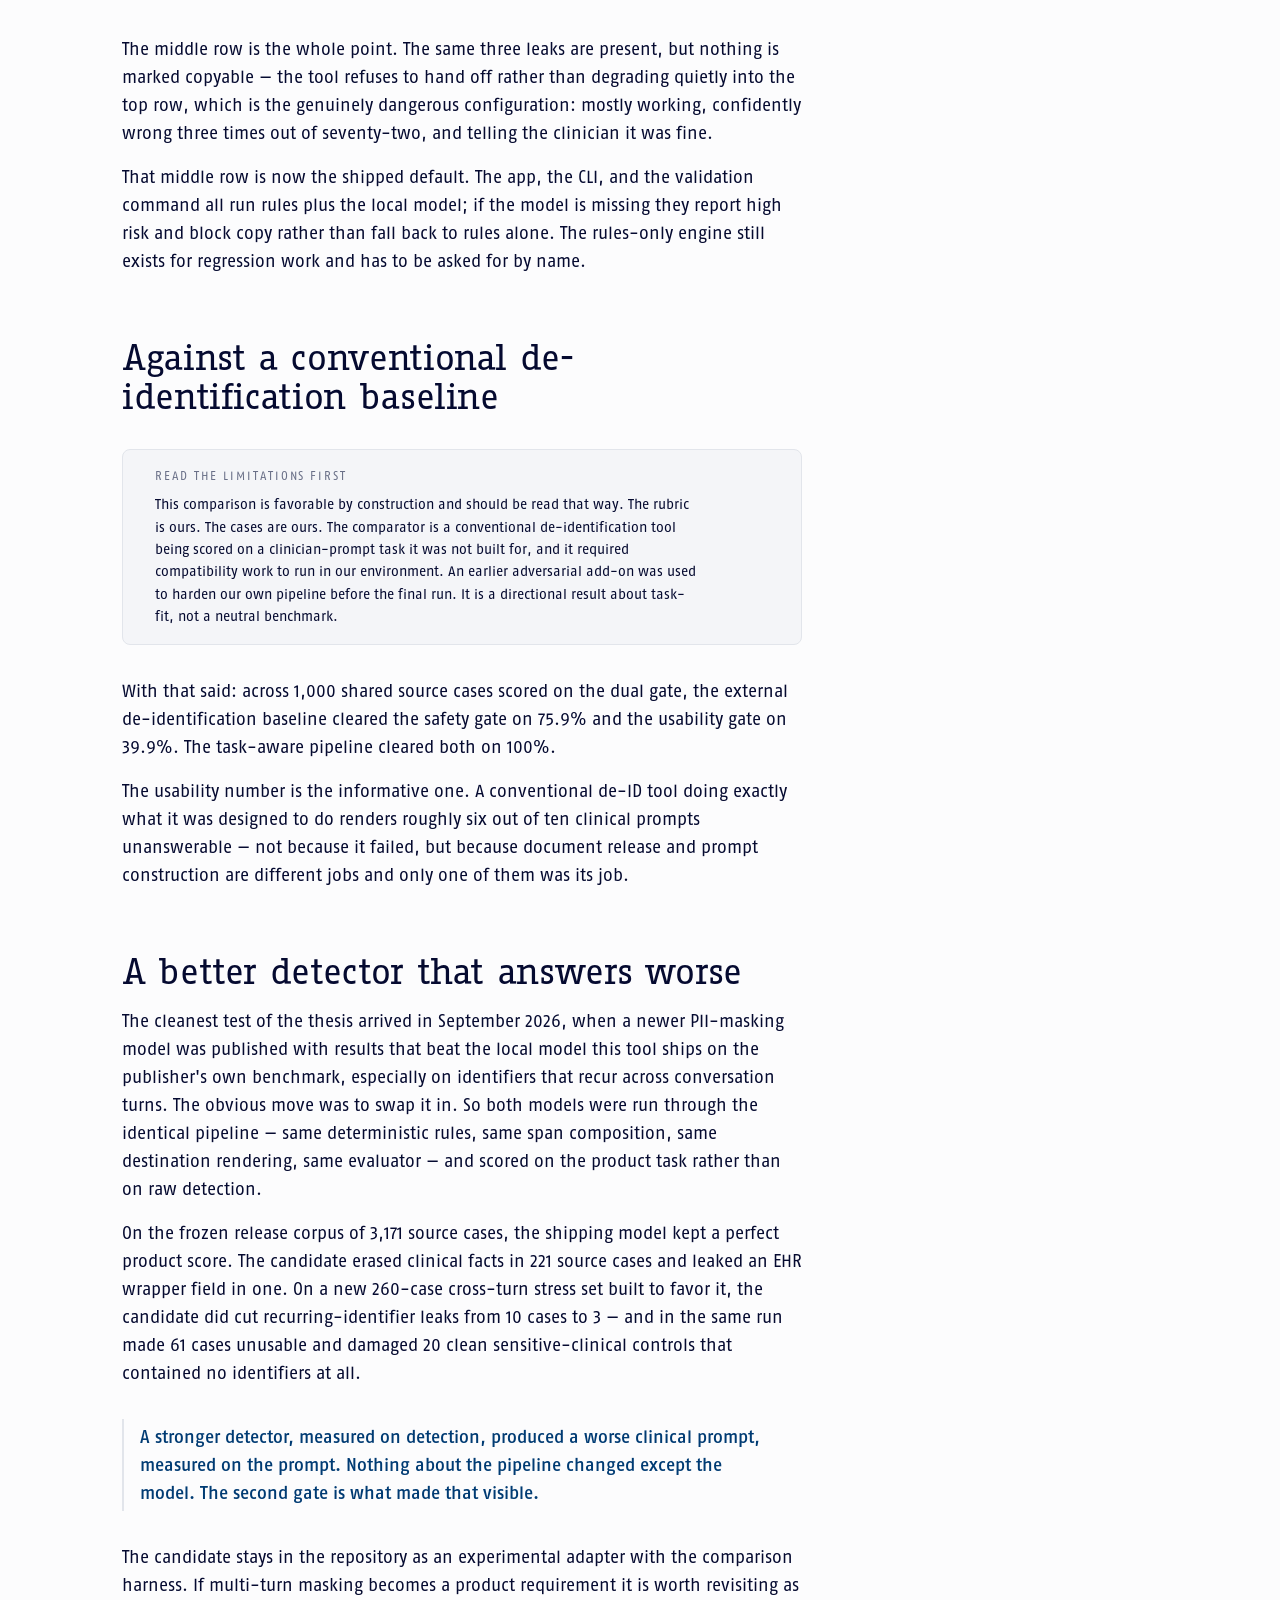
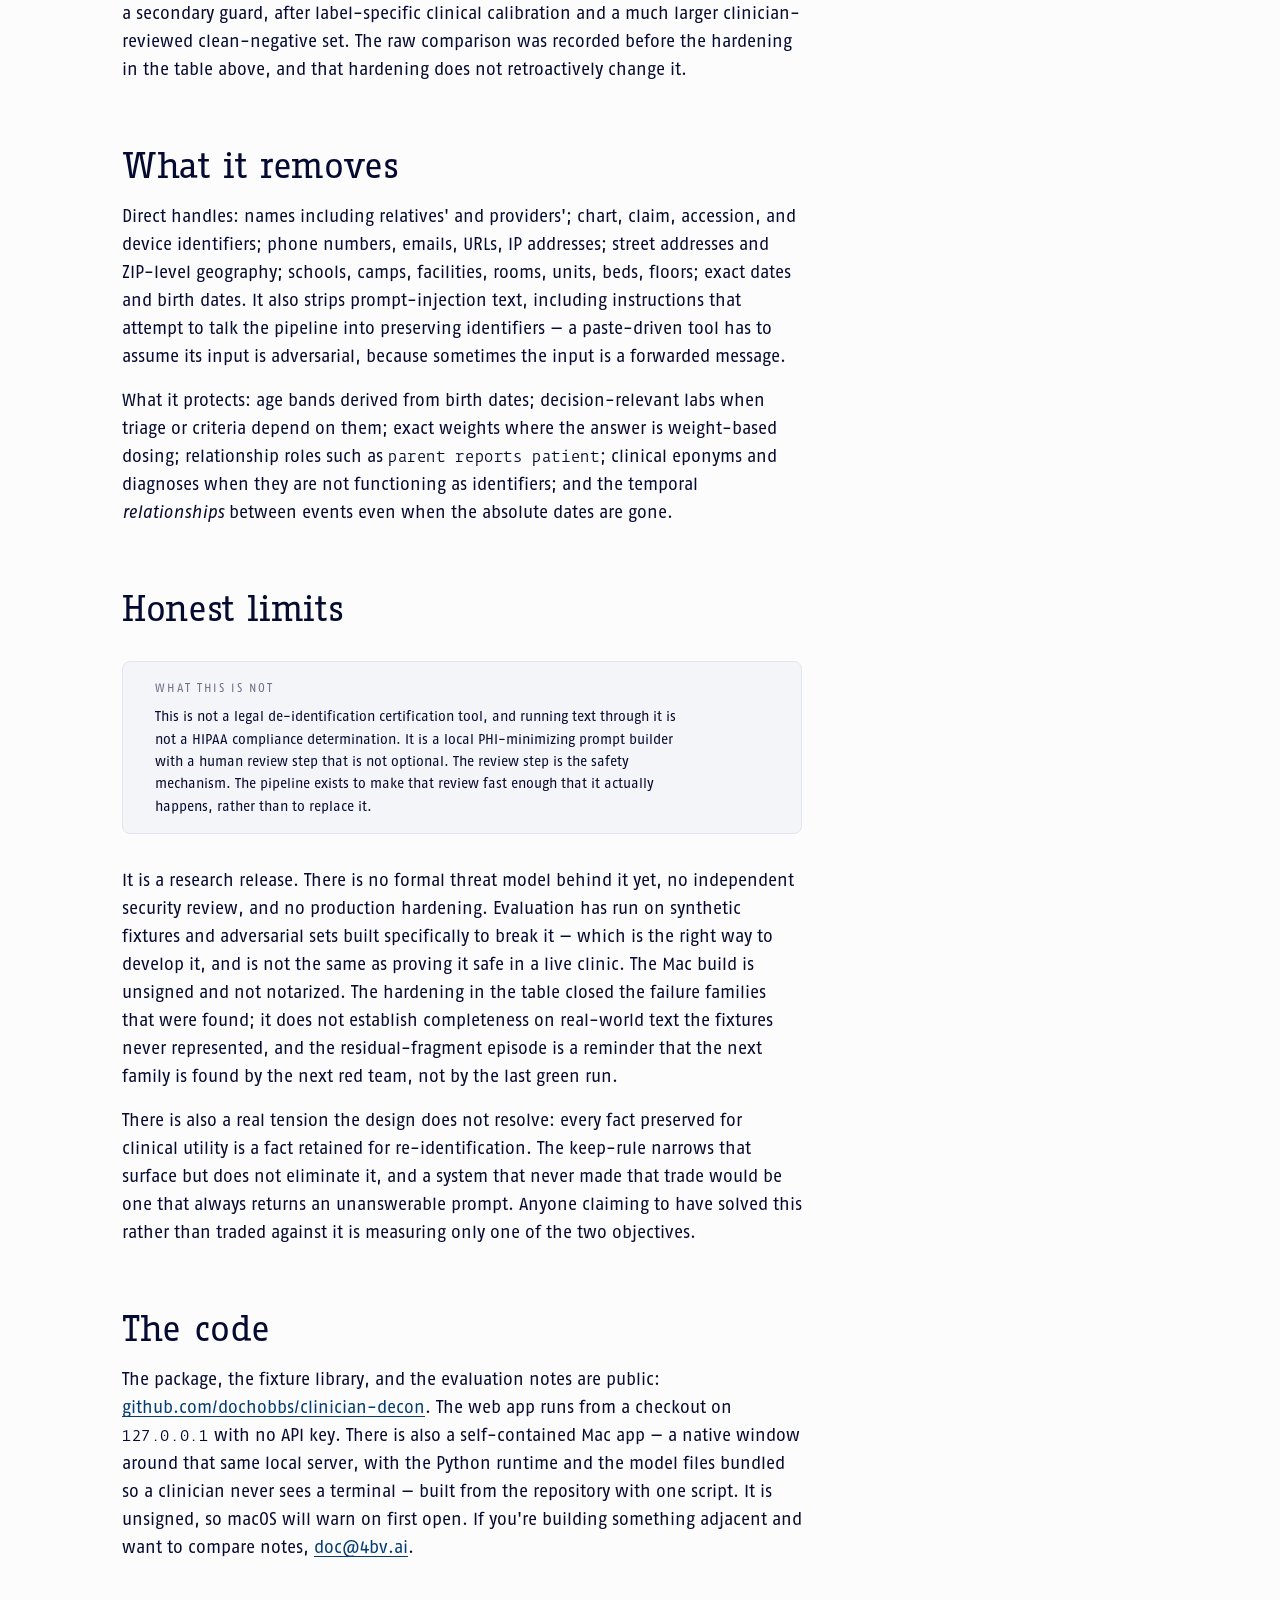
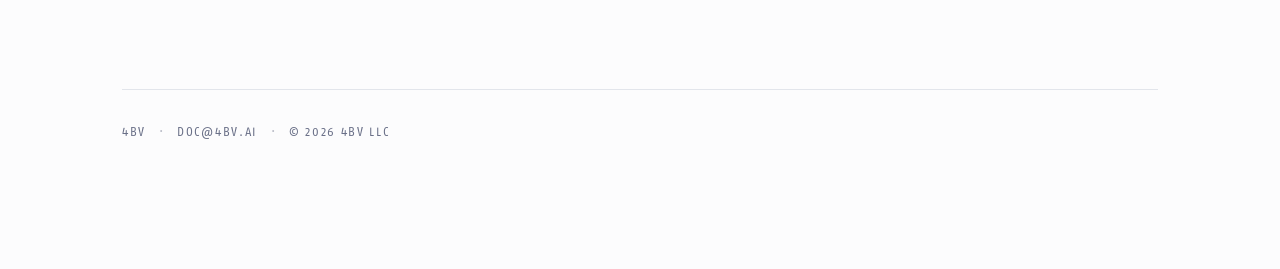
==== commit a1c789e5: "FEATURE: AOM findings page, featured writing, new type system, decon refresh Adds the pediatric AOM " ====
--- a/decon/index.html
+++ b/decon/index.html
@@ -10,9 +10,20 @@
   <meta property="og:url" content="https://4bv.ai/decon/">
   <meta property="og:title" content="Clinical decontextualization with semantic preservation">
   <meta property="og:description" content="A naive scrubber can make clinical AI less safe, not more. Notes on designing PHI minimization that preserves the clinical signal.">
-  <meta property="og:image" content="https://4bv.ai/assets/logo.png">
-
-  <link rel="icon" type="image/png" href="../assets/logo.png">
+  <meta property="og:image" content="https://4bv.ai/assets/og/decon.png">
+  <meta property="og:image:width" content="1200">
+  <meta property="og:image:height" content="630">
+  <meta property="og:image:alt" content="A naive scrubber makes clinical AI less safe — 4BV">
+
+  <meta name="twitter:card" content="summary_large_image">
+  <meta name="twitter:title" content="A naive scrubber makes clinical AI less safe">
+  <meta name="twitter:description" content="Why removing identifiers and preserving the medicine are two objectives, not one.">
+  <meta name="twitter:image" content="https://4bv.ai/assets/og/decon.png">
+
+  <link rel="icon" type="image/svg+xml" href="../assets/favicon/favicon.svg">
+  <link rel="icon" type="image/png" sizes="32x32" href="../assets/favicon/favicon-32.png">
+  <link rel="icon" type="image/png" sizes="16x16" href="../assets/favicon/favicon-16.png">
+  <link rel="apple-touch-icon" sizes="180x180" href="../assets/favicon/apple-touch-icon.png">
   <link rel="stylesheet" href="../design-system/colors_and_type.css">
   <link rel="stylesheet" href="../design-system/page.css">
 
@@ -340,7 +351,7 @@
 
     <p>Labeling the required facts per case, before running anything, is the part that makes the second objective measurable. Without it "clinical usefulness" stays a vibe and every scrubber looks fine.</p>
 
-    <p>Evaluation runs across roughly 3,150 case rows: two generated 500-case development suites (usability and adversarial), a 2,000-case persona regression, several small authored blind-spot suites aimed at known weaknesses, a clinician-authored seed set, and a real-world-shaped adversarial set. <strong>Every suite is generated, authored, or synthetic. No real patient data is used at any stage.</strong></p>
+    <p>The release corpus is now 3,587 source cases rendered to 10,761 destination outputs (chat, a second chat product, and web search), built up from two generated 500-case development suites (usability and adversarial), a 2,000-case persona regression, several small authored blind-spot suites aimed at known weaknesses, a clinician-authored seed set, a real-world-shaped adversarial set, and the structured-record and cross-turn sets described below. <strong>Every suite is generated, authored, or synthetic. No real patient data is used at any stage.</strong></p>
 
     <h2>How this went wrong before it went right</h2>
 
@@ -387,12 +398,22 @@
             <td>The architecture called for local transform, visible correction, destination-safe send, and fail-loud behavior. The archived demo was still doing client-side regex.</td>
             <td>The clinician interaction was right; the engineering wasn't. Shipping needs a validated browser model, a parity gate, server-side defense, and revalidation after any user correction.</td>
           </tr>
+          <tr>
+            <td><strong>The stale artifact</strong><br><span class="drop">August 2026</span></td>
+            <td>Repository source masked a first name inside a note parenthetical on both engines. The packaged Mac app on the same machine, built from a pre-hardening snapshot, served it unmasked — marked low-risk and copyable — while every source-level gate stayed green.</td>
+            <td>Validation had only ever run against source. Now a smoke gate posts ten known-adversarial cases at the running build itself, and a build is not a release until the artifact passes.</td>
+          </tr>
+          <tr>
+            <td><strong>Residual fragments</strong><br><span class="drop">September 2026</span></td>
+            <td>A red team of twelve structured-record shapes (FHIR, HL7, JSON, OCR) failed six of them: 17 of 36 outputs kept identifier material, and all 17 allowed copy. The evaluator was searching for the exact source string, so <code>[MRN]DEFGHIJK</code> counted as clean.</td>
+            <td>Score remnants, not strings — an output fails if a residual token or the visible fragments around a placeholder preserve half the original value. Authoritative structured-field spans, propagation of confident detections, and a partial-remnant guard. Now 36 of 36, and the expanded corpus 10,761 of 10,761.</td>
+          </tr>
         </tbody>
       </table>
     </div>
 
     <div class="note">
-      <p>Stage five is the one worth sitting with. The system was getting safer and less useful at the same time, and only one of those was instrumented.</p>
+      <p>Stage five is the one worth sitting with. The system was getting safer and less useful at the same time, and only one of those was instrumented. The last two rows are the same lesson twice more: the gate was green because it was measuring the wrong artifact, then the wrong string.</p>
     </div>
 
     <h2>Failing closed</h2>
@@ -414,6 +435,8 @@
 
     <p>The middle row is the whole point. The same three leaks are present, but nothing is marked copyable — the tool refuses to hand off rather than degrading quietly into the top row, which is the genuinely dangerous configuration: mostly working, confidently wrong three times out of seventy-two, and telling the clinician it was fine.</p>
 
+    <p>That middle row is now the shipped default. The app, the CLI, and the validation command all run rules plus the local model; if the model is missing they report high risk and block copy rather than fall back to rules alone. The rules-only engine still exists for regression work and has to be asked for by name.</p>
+
     <h2>Against a conventional de-identification baseline</h2>
 
     <div class="callout">
@@ -425,6 +448,18 @@
 
     <p>The usability number is the informative one. A conventional de-ID tool doing exactly what it was designed to do renders roughly six out of ten clinical prompts unanswerable — not because it failed, but because document release and prompt construction are different jobs and only one of them was its job.</p>
 
+    <h2>A better detector that answers worse</h2>
+
+    <p>The cleanest test of the thesis arrived in September 2026, when a newer PII-masking model was published with results that beat the local model this tool ships on the publisher's own benchmark, especially on identifiers that recur across conversation turns. The obvious move was to swap it in. So both models were run through the identical pipeline — same deterministic rules, same span composition, same destination rendering, same evaluator — and scored on the product task rather than on raw detection.</p>
+
+    <p>On the frozen release corpus of 3,171 source cases, the shipping model kept a perfect product score. The candidate erased clinical facts in 221 source cases and leaked an EHR wrapper field in one. On a new 260-case cross-turn stress set built to favor it, the candidate did cut recurring-identifier leaks from 10 cases to 3 — and in the same run made 61 cases unusable and damaged 20 clean sensitive-clinical controls that contained no identifiers at all.</p>
+
+    <div class="note">
+      <p>A stronger detector, measured on detection, produced a worse clinical prompt, measured on the prompt. Nothing about the pipeline changed except the model. The second gate is what made that visible.</p>
+    </div>
+
+    <p>The candidate stays in the repository as an experimental adapter with the comparison harness. If multi-turn masking becomes a product requirement it is worth revisiting as a secondary guard, after label-specific clinical calibration and a much larger clinician-reviewed clean-negative set. The raw comparison was recorded before the hardening in the table above, and that hardening does not retroactively change it.</p>
+
     <h2>What it removes</h2>
 
     <p>Direct handles: names including relatives' and providers'; chart, claim, accession, and device identifiers; phone numbers, emails, URLs, IP addresses; street addresses and ZIP-level geography; schools, camps, facilities, rooms, units, beds, floors; exact dates and birth dates. It also strips prompt-injection text, including instructions that attempt to talk the pipeline into preserving identifiers — a paste-driven tool has to assume its input is adversarial, because sometimes the input is a forwarded message.</p>
@@ -438,13 +473,13 @@
       <p>This is not a legal de-identification certification tool, and running text through it is not a HIPAA compliance determination. It is a local PHI-minimizing prompt builder with a human review step that is not optional. The review step is the safety mechanism. The pipeline exists to make that review fast enough that it actually happens, rather than to replace it.</p>
     </div>
 
-    <p>It is a research release. There is no formal threat model behind it yet, no independent security review, and no production hardening. Evaluation has run on synthetic fixtures and adversarial sets built specifically to break it — which is the right way to develop it, and is not the same as proving it safe in a live clinic.</p>
+    <p>It is a research release. There is no formal threat model behind it yet, no independent security review, and no production hardening. Evaluation has run on synthetic fixtures and adversarial sets built specifically to break it — which is the right way to develop it, and is not the same as proving it safe in a live clinic. The Mac build is unsigned and not notarized. The hardening in the table closed the failure families that were found; it does not establish completeness on real-world text the fixtures never represented, and the residual-fragment episode is a reminder that the next family is found by the next red team, not by the last green run.</p>
 
     <p>There is also a real tension the design does not resolve: every fact preserved for clinical utility is a fact retained for re-identification. The keep-rule narrows that surface but does not eliminate it, and a system that never made that trade would be one that always returns an unanswerable prompt. Anyone claiming to have solved this rather than traded against it is measuring only one of the two objectives.</p>
 
     <h2>The code</h2>
 
-    <p>The package, the fixture library, and the evaluation notes are public: <a class="inline" href="https://github.com/dochobbs/clinician-decon" target="_blank" rel="noopener noreferrer">github.com/dochobbs/clinician-decon</a>. If you're building something adjacent and want to compare notes, <a class="inline" href="mailto:doc@4bv.ai">doc@4bv.ai</a>.</p>
+    <p>The package, the fixture library, and the evaluation notes are public: <a class="inline" href="https://github.com/dochobbs/clinician-decon" target="_blank" rel="noopener noreferrer">github.com/dochobbs/clinician-decon</a>. The web app runs from a checkout on <code>127.0.0.1</code> with no API key. There is also a self-contained Mac app — a native window around that same local server, with the Python runtime and the model files bundled so a clinician never sees a terminal — built from the repository with one script. It is unsigned, so macOS will warn on first open. If you're building something adjacent and want to compare notes, <a class="inline" href="mailto:doc@4bv.ai">doc@4bv.ai</a>.</p>
 
   </div>
 
--- a/design-system/colors_and_type.css
+++ b/design-system/colors_and_type.css
@@ -16,71 +16,132 @@
 
 @font-face {
   font-family: "Caecilia LT Std";
-  src: url("fonts/CaeciliaLTStd-Light.otf") format("opentype");
+  src: url("fonts/CaeciliaLTStd-Light.woff2") format("woff2");
   font-weight: 300; font-style: normal; font-display: swap;
 }
 @font-face {
   font-family: "Caecilia LT Std";
-  src: url("fonts/CaeciliaLTStd-LightItalic.otf") format("opentype");
+  src: url("fonts/CaeciliaLTStd-LightItalic.woff2") format("woff2");
   font-weight: 300; font-style: italic; font-display: swap;
 }
 @font-face {
   font-family: "Caecilia LT Std";
-  src: url("fonts/CaeciliaLTStd-Roman.otf") format("opentype");
+  src: url("fonts/CaeciliaLTStd-Roman.woff2") format("woff2");
   font-weight: 400; font-style: normal; font-display: swap;
 }
 @font-face {
   font-family: "Caecilia LT Std";
-  src: url("fonts/CaeciliaLTStd-Italic.otf") format("opentype");
+  src: url("fonts/CaeciliaLTStd-Italic.woff2") format("woff2");
   font-weight: 400; font-style: italic; font-display: swap;
 }
 @font-face {
   font-family: "Caecilia LT Std";
-  src: url("fonts/CaeciliaLTStd-Bold.otf") format("opentype");
+  src: url("fonts/CaeciliaLTStd-Bold.woff2") format("woff2");
   font-weight: 700; font-style: normal; font-display: swap;
 }
 @font-face {
   font-family: "Caecilia LT Std";
-  src: url("fonts/CaeciliaLTStd-BoldItalic.otf") format("opentype");
+  src: url("fonts/CaeciliaLTStd-BoldItalic.woff2") format("woff2");
   font-weight: 700; font-style: italic; font-display: swap;
 }
 @font-face {
   font-family: "Caecilia LT Std";
-  src: url("fonts/CaeciliaLTStd-Heavy.otf") format("opentype");
+  src: url("fonts/CaeciliaLTStd-Heavy.woff2") format("woff2");
   font-weight: 900; font-style: normal; font-display: swap;
 }
 @font-face {
   font-family: "Caecilia LT Std";
-  src: url("fonts/CaeciliaLTStd-HeavyItalic.otf") format("opentype");
+  src: url("fonts/CaeciliaLTStd-HeavyItalic.woff2") format("woff2");
   font-weight: 900; font-style: italic; font-display: swap;
 }
 
+/* ---------- @font-face : Fago (FontFont) ----------
+   Display and body register, chosen 2026-09-05 after a four-round type
+   review. Fago Office Serif carries headlines; FagoNo (lining figures cut)
+   carries reading text and the small-caps UI register. Weight map:
+   serif Regular=400 Bold=700; sans Regular=400 Medium=500 Bold=700. */
+
+@font-face {
+  font-family: "Fago Office Serif";
+  src: url("fonts/FagoOfficeSerif-Regular.woff2") format("woff2");
+  font-weight: 300 500; font-style: normal; font-display: swap;
+}
+@font-face {
+  font-family: "Fago Office Serif";
+  src: url("fonts/FagoOfficeSerif-RegularItalic.woff2") format("woff2");
+  font-weight: 300 500; font-style: italic; font-display: swap;
+}
+@font-face {
+  font-family: "Fago Office Serif";
+  src: url("fonts/FagoOfficeSerif-Bold.woff2") format("woff2");
+  font-weight: 600 900; font-style: normal; font-display: swap;
+}
+@font-face {
+  font-family: "Fago";
+  src: url("fonts/FagoNoLf-Regular.woff2") format("woff2");
+  font-weight: 400; font-style: normal; font-display: swap;
+}
+@font-face {
+  font-family: "Fago";
+  src: url("fonts/FagoNoLf-Italic.woff2") format("woff2");
+  font-weight: 400; font-style: italic; font-display: swap;
+}
+@font-face {
+  font-family: "Fago";
+  src: url("fonts/FagoNoLf-Medium.woff2") format("woff2");
+  font-weight: 500 600; font-style: normal; font-display: swap;
+}
+@font-face {
+  font-family: "Fago";
+  src: url("fonts/FagoNoLf-Bold.woff2") format("woff2");
+  font-weight: 700 900; font-style: normal; font-display: swap;
+}
+
+/* ---------- @font-face : Fedra Mono (Typotheque) ----------
+   Measurement register: table numerals, figures, code. */
+
+@font-face {
+  font-family: "Fedra Mono";
+  src: url("fonts/FedraMono-Book.woff2") format("woff2");
+  font-weight: 400; font-style: normal; font-display: swap;
+}
+@font-face {
+  font-family: "Fedra Mono";
+  src: url("fonts/FedraMono-Medium.woff2") format("woff2");
+  font-weight: 500; font-style: normal; font-display: swap;
+}
+@font-face {
+  font-family: "Fedra Mono";
+  src: url("fonts/FedraMono-Bold.woff2") format("woff2");
+  font-weight: 600 900; font-style: normal; font-display: swap;
+}
+
 /* ---------- @font-face : Frutiger LT Std ---------- */
 
 @font-face {
   font-family: "Frutiger LT Std";
-  src: url("fonts/FrutigerLTStd-Light.otf") format("opentype");
+  src: url("fonts/FrutigerLTStd-Light.woff2") format("woff2");
   font-weight: 300; font-style: normal; font-display: swap;
 }
 @font-face {
   font-family: "Frutiger LT Std";
-  src: url("fonts/FrutigerLTStd-LightItalic.otf") format("opentype");
+  src: url("fonts/FrutigerLTStd-LightItalic.woff2") format("woff2");
   font-weight: 300; font-style: italic; font-display: swap;
 }
 @font-face {
   font-family: "Frutiger LT Std";
-  src: url("fonts/FrutigerLTStd-Roman.otf") format("opentype");
+  src: url("fonts/FrutigerLTStd-Roman.woff2") format("woff2");
   font-weight: 400; font-style: normal; font-display: swap;
 }
 @font-face {
   font-family: "Frutiger LT Std";
-  src: url("fonts/FrutigerLTStd-Italic.otf") format("opentype");
+  src: url("fonts/FrutigerLTStd-Italic.woff2") format("woff2");
   font-weight: 400; font-style: italic; font-display: swap;
 }
 /* Bold 65 not shipped — weight 600 falls through to Helvetica Neue/Arial. */
 @font-face {
   font-family: "Frutiger LT Std Cn";
-  src: url("fonts/FrutigerLTStd-Cn.otf") format("opentype");
+  src: url("fonts/FrutigerLTStd-Cn.woff2") format("woff2");
   font-weight: 400; font-style: normal; font-display: swap;
 }
 
@@ -96,10 +157,10 @@
   --sky:        #AFDDFF;   /* Pale Blue, Pantone 291 C — fourth ring */
 
   /* ---------- Surfaces ---------- */
-  --paper:      #FAFAF7;
-  --paper-2:    #F2F1EC;
-  --paper-3:    #E6E5DE;
-  --rule:       #E6E5DE;
+  --paper:      #FCFCFD;   /* near-white, cool. Was cream #FAFAF7 (2026-09-05) */
+  --paper-2:    #F4F5F8;
+  --paper-3:    #E2E5EB;
+  --rule:       #E2E5EB;
 
   /* ---------- Semantic foreground ---------- */
   --text-primary:    var(--ink);
@@ -149,16 +210,16 @@
      One family, four weights (Light 300 / Roman 400 / Bold 700 / Heavy 900);
      hierarchy is built on weight, not optical-size cuts. Frutiger LT Std is
      the UI register only: datelines, badges, button labels, identifiers. */
-  --font-display:  "Caecilia LT Std", "Iowan Old Style", Georgia, serif;
-  --font-subhead:  "Caecilia LT Std", "Iowan Old Style", Georgia, serif;
-  --font-body:     "Caecilia LT Std", "Iowan Old Style", Georgia, serif;
-  --font-caption:  "Caecilia LT Std", "Iowan Old Style", Georgia, serif;
-  --font-ui:       "Frutiger LT Std", "Helvetica Neue", Arial, sans-serif;
-  --font-mono:     "Frutiger LT Std Cn", "Frutiger LT Std", ui-monospace, monospace;
+  --font-display:  "Fago Office Serif", "Iowan Old Style", Georgia, serif;
+  --font-subhead:  "Fago Office Serif", "Iowan Old Style", Georgia, serif;
+  --font-body:     "Fago", "Helvetica Neue", Arial, sans-serif;
+  --font-caption:  "Fago", "Helvetica Neue", Arial, sans-serif;
+  --font-ui:       "Fago", "Helvetica Neue", Arial, sans-serif;
+  --font-mono:     "Fedra Mono", ui-monospace, monospace;
 
   --fs-xs:   12px;
   --fs-sm:   14px;
-  --fs-md:   19px;   /* body baseline */
+  --fs-md:   17.5px; /* body baseline (Fago; was 19px for Caecilia) */
   --fs-lg:   22px;
   --fs-xl:   28px;
   --fs-2xl:  36px;
@@ -166,7 +227,7 @@
   --fs-4xl:  72px;
 
   --lh-tight: 1.1;
-  --lh-base:  1.55;
+  --lh-base:  1.6;
   --lh-loose: 1.7;
 
   /* ---------- Layout ---------- */
--- a/design-system/page.css
+++ b/design-system/page.css
@@ -37,7 +37,7 @@
 }
 .masthead__h {
   font-family: var(--font-display);
-  font-weight: 300;
+  font-weight: 400;
   font-size: clamp(2.25rem, 5vw, var(--fs-3xl));
   letter-spacing: -0.015em;
   line-height: 1.06;
@@ -45,10 +45,12 @@
   margin: 0 0 var(--space-md);
 }
 .masthead__lede {
-  font-family: var(--font-display);
-  font-style: italic;
-  font-weight: 300;
+  font-family: var(--font-body);
+  font-style: normal;
+  font-weight: 400;
   font-size: var(--fs-lg);
+  line-height: 1.42;
+  letter-spacing: -0.003em;
   color: var(--text-secondary);
   margin: 0;
 }
@@ -106,8 +108,9 @@
   max-width: 64ch;
 }
 .note p {
-  font-family: var(--font-display);
-  font-style: italic;
+  font-family: var(--font-body);
+  font-style: normal;
+  font-weight: 500;
   font-size: var(--fs-md);
   color: var(--text-secondary);
   margin: 0;
@@ -133,6 +136,13 @@
   padding: 0 var(--space-md) var(--space-sm) 0;
   border-bottom: 1px solid var(--rule);
   vertical-align: bottom;
+}
+table.data { font-variant-numeric: lining-nums; }
+table.data td.num, table.data th.num {
+  font-family: var(--font-mono);
+  font-variant-numeric: tabular-nums lining-nums;
+  text-align: right;
+  white-space: nowrap;
 }
 table.data td {
   padding: var(--space-sm) var(--space-md) var(--space-sm) 0;
